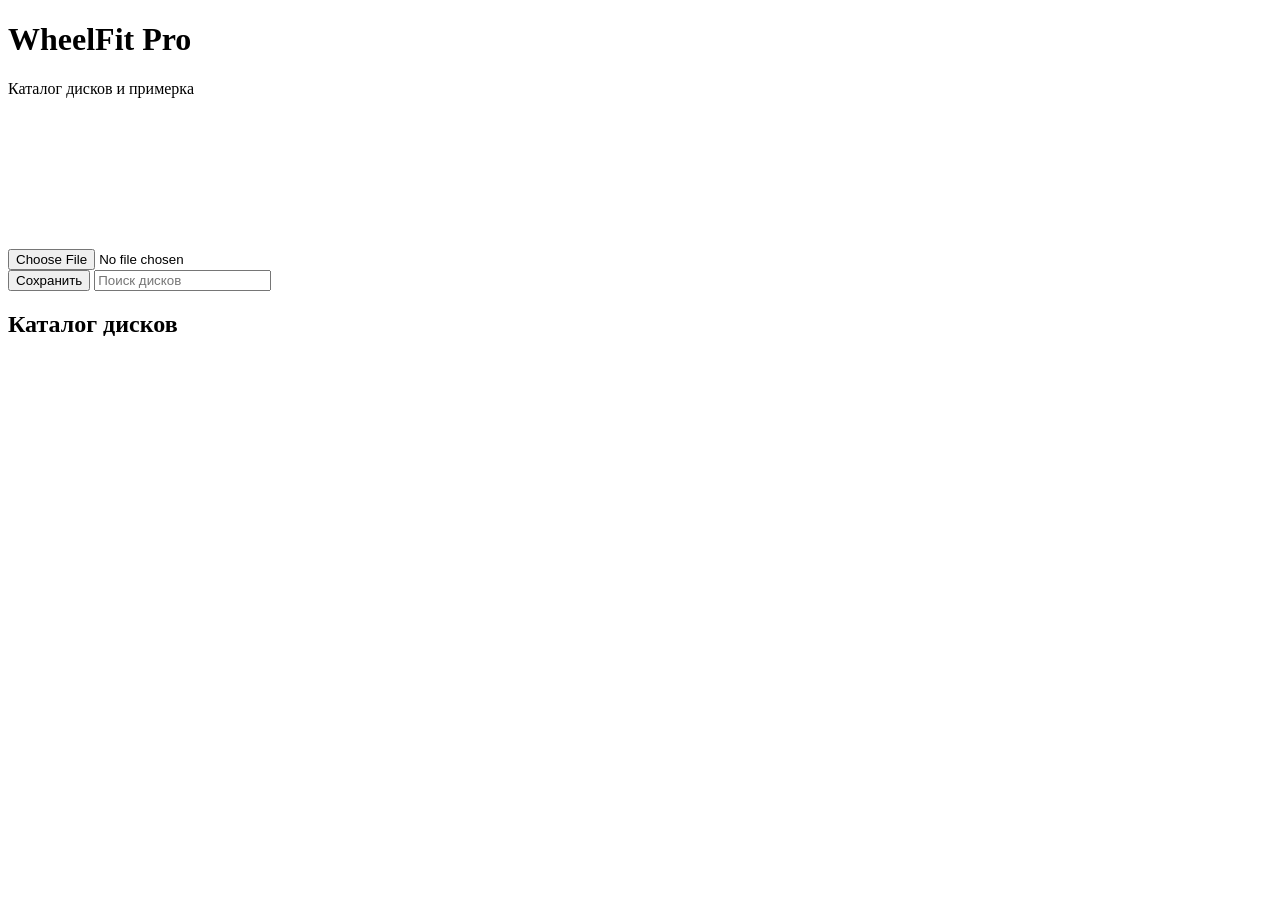
==== index.html @ b8c5c87e "Add files via upload" ====
<!DOCTYPE html>
<html lang="ru">
<head>
<meta charset="UTF-8">
<meta name="viewport" content="width=device-width,initial-scale=1">
<title>WheelFit Pro</title>
<link rel="stylesheet" href="css/style.css">
</head>
<body>
<header class="glass">
<h1>WheelFit Pro</h1>
<p>Каталог дисков и примерка</p>
</header>

<main>
<section class="glass">
<input type="file" id="carUpload" accept="image/*">
<canvas id="canvas"></canvas>
<div class="toolbar">
<button id="saveBtn">Сохранить</button>
<input id="search" placeholder="Поиск дисков">
</div>
</section>

<section class="glass">
<h2>Каталог дисков</h2>
<div id="catalog"></div>
</section>
</main>

<script src="js/catalog.js"></script>
<script src="js/app.js"></script>
</body>
</html>
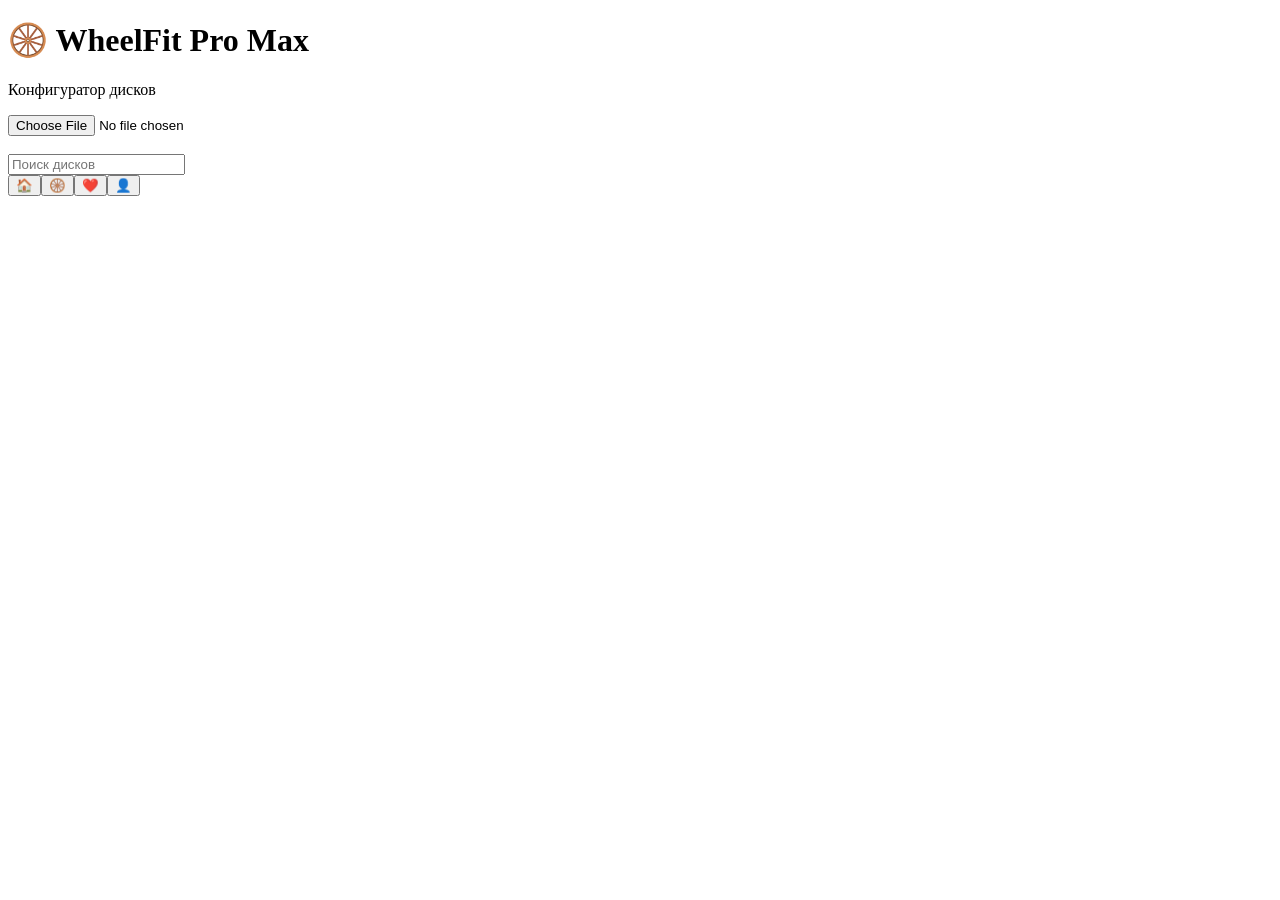
==== commit 4562b58f: "Add files via upload" ====
--- a/index.html
+++ b/index.html
@@ -1,34 +1,25 @@
-<!DOCTYPE html>
-<html lang="ru">
-<head>
-<meta charset="UTF-8">
-<meta name="viewport" content="width=device-width,initial-scale=1">
-<title>WheelFit Pro</title>
+<!doctype html>
+<html lang="ru"><head>
+<meta charset="utf-8"><meta name="viewport" content="width=device-width,initial-scale=1">
+<title>WheelFit Pro Max</title>
 <link rel="stylesheet" href="css/style.css">
-</head>
-<body>
-<header class="glass">
-<h1>WheelFit Pro</h1>
-<p>Каталог дисков и примерка</p>
-</header>
+</head><body>
+<div class="app">
+<header class="glass"><h1>🛞 WheelFit Pro Max</h1><p>Конфигуратор дисков</p></header>
 
-<main>
-<section class="glass">
-<input type="file" id="carUpload" accept="image/*">
-<canvas id="canvas"></canvas>
-<div class="toolbar">
-<button id="saveBtn">Сохранить</button>
+<div class="glass">
+<input type="file" id="photo" accept="image/*">
+<div class="preview"><img id="carPreview"></div>
+</div>
+
+<div class="glass">
 <input id="search" placeholder="Поиск дисков">
+<div id="catalog" class="catalog"></div>
 </div>
-</section>
 
-<section class="glass">
-<h2>Каталог дисков</h2>
-<div id="catalog"></div>
-</section>
-</main>
-
-<script src="js/catalog.js"></script>
+<nav class="bottom">
+<button>🏠</button><button>🛞</button><button>❤️</button><button>👤</button>
+</nav>
+</div>
 <script src="js/app.js"></script>
-</body>
-</html>+</body></html>
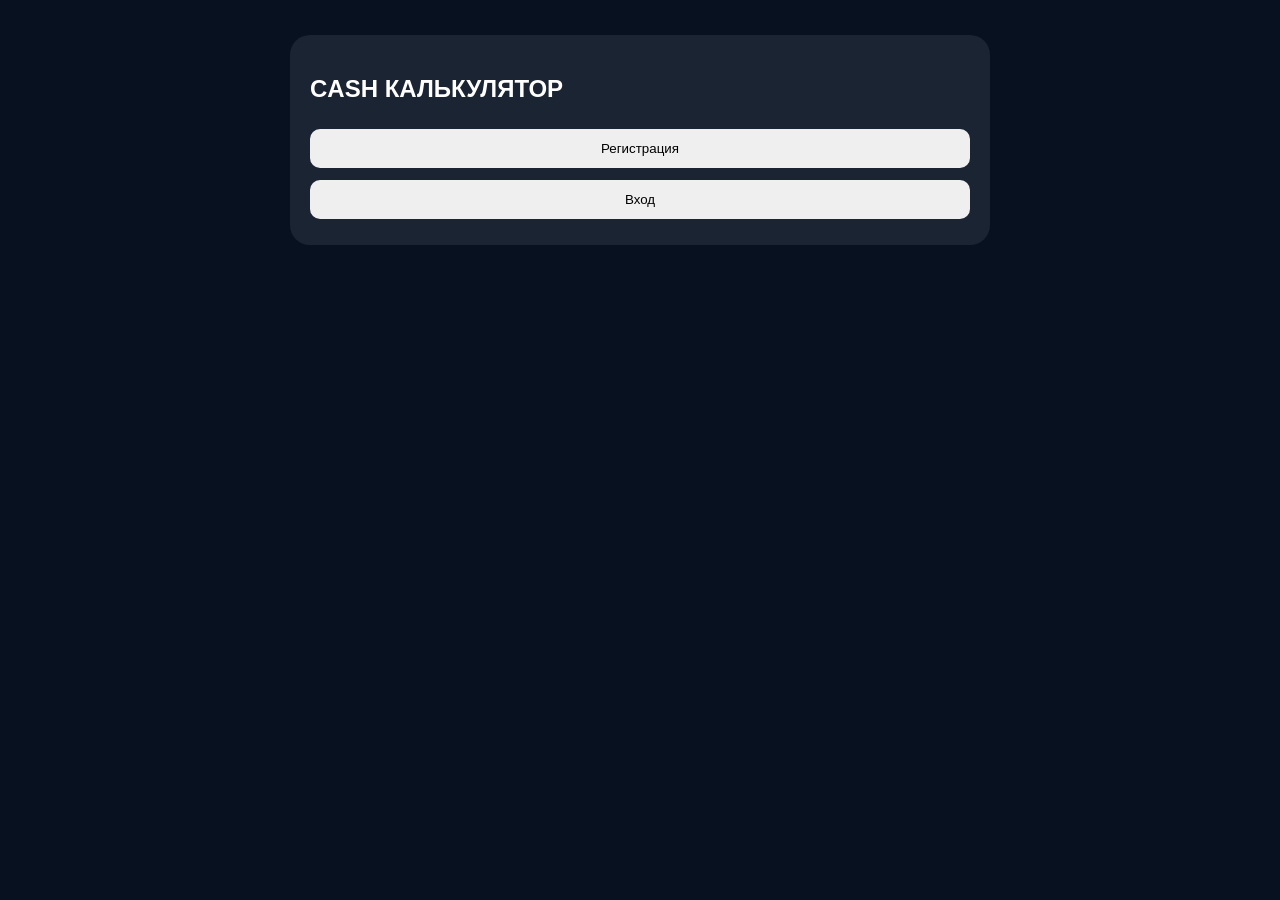
==== commit 5721f1c2: "Rename CASH_CALCULATOR_AUTH.html to index.html" ====
--- a/index.html
+++ b/index.html
@@ -1,25 +1,164 @@
-<!doctype html>
-<html lang="ru"><head>
-<meta charset="utf-8"><meta name="viewport" content="width=device-width,initial-scale=1">
-<title>WheelFit Pro Max</title>
-<link rel="stylesheet" href="css/style.css">
-</head><body>
-<div class="app">
-<header class="glass"><h1>🛞 WheelFit Pro Max</h1><p>Конфигуратор дисков</p></header>
+<!DOCTYPE html>
+<html lang="ru">
+<head>
+<meta charset="UTF-8">
+<meta name="viewport" content="width=device-width, initial-scale=1.0">
+<title>CASH КАЛЬКУЛЯТОР + Авторизация</title>
+<style>
+body{font-family:Arial,sans-serif;background:#081120;color:#fff;max-width:700px;margin:auto;padding:20px}
+.card{background:rgba(255,255,255,.08);padding:20px;border-radius:20px;margin:15px 0}
+input,button,select{width:100%;padding:12px;margin:6px 0;border-radius:10px;border:none}
+button{cursor:pointer}
+.hidden{display:none}
+</style>
+</head>
+<body>
 
-<div class="glass">
-<input type="file" id="photo" accept="image/*">
-<div class="preview"><img id="carPreview"></div>
+<div id="auth" class="card">
+<h2>CASH КАЛЬКУЛЯТОР</h2>
+<button onclick="showRegister()">Регистрация</button>
+<button onclick="showLogin()">Вход</button>
 </div>
 
-<div class="glass">
-<input id="search" placeholder="Поиск дисков">
-<div id="catalog" class="catalog"></div>
+<div id="register" class="card hidden">
+<h3>Регистрация</h3>
+<input id="firstName" placeholder="Имя">
+<input id="lastName" placeholder="Фамилия">
+<button onclick="registerUser()">Создать аккаунт</button>
 </div>
 
-<nav class="bottom">
-<button>🏠</button><button>🛞</button><button>❤️</button><button>👤</button>
-</nav>
+<div id="login" class="card hidden">
+<h3>Вход</h3>
+<input id="loginCode" placeholder="Код доступа">
+<button onclick="loginUser()">Войти</button>
 </div>
-<script src="js/app.js"></script>
-</body></html>+
+<div id="profile" class="card hidden">
+<h2 id="profileName"></h2>
+<p>Код: <span id="profileCode"></span></p>
+<button onclick="openCalc()">Открыть калькулятор</button>
+<button onclick="logout()">Выйти</button>
+<h3>История расчетов</h3>
+<div id="history"></div>
+</div>
+
+<div id="calc" class="card hidden">
+<h2>Калькулятор</h2>
+<input id="amount" type="number" placeholder="Введите сумму">
+<button onclick="calculate()">Рассчитать</button>
+<div id="result">—</div>
+<button onclick="saveCalculation()">Сохранить расчет</button>
+</div>
+
+<script>
+let currentUser=null;
+let lastCalculation=null;
+
+function showRegister(){
+document.getElementById('auth').classList.add('hidden');
+document.getElementById('register').classList.remove('hidden');
+}
+
+function showLogin(){
+document.getElementById('auth').classList.add('hidden');
+document.getElementById('login').classList.remove('hidden');
+}
+
+function registerUser(){
+const first=document.getElementById('firstName').value;
+const last=document.getElementById('lastName').value;
+
+if(!first||!last){alert('Заполните поля');return;}
+
+const code=Math.floor(100000+Math.random()*900000).toString();
+
+const user={first,last,code,history:[]};
+
+localStorage.setItem('user_'+code,JSON.stringify(user));
+localStorage.setItem('activeUser',code);
+
+alert('Сохраните код: '+code);
+
+loadProfile(code);
+}
+
+function loginUser(){
+const code=document.getElementById('loginCode').value;
+const user=localStorage.getItem('user_'+code);
+
+if(!user){alert('Пользователь не найден');return;}
+
+localStorage.setItem('activeUser',code);
+loadProfile(code);
+}
+
+function loadProfile(code){
+const user=JSON.parse(localStorage.getItem('user_'+code));
+
+currentUser=code;
+
+document.getElementById('register').classList.add('hidden');
+document.getElementById('login').classList.add('hidden');
+document.getElementById('auth').classList.add('hidden');
+document.getElementById('profile').classList.remove('hidden');
+
+document.getElementById('profileName').textContent=user.first+' '+user.last;
+document.getElementById('profileCode').textContent=user.code;
+
+renderHistory();
+}
+
+function renderHistory(){
+const user=JSON.parse(localStorage.getItem('user_'+currentUser));
+const box=document.getElementById('history');
+
+box.innerHTML='';
+
+user.history.slice().reverse().forEach(h=>{
+box.innerHTML+=`<div class="card">Дата: ${h.date}<br>Итого: ${h.total}</div>`;
+});
+}
+
+function openCalc(){
+document.getElementById('calc').classList.remove('hidden');
+}
+
+function calculate(){
+const value=Number(document.getElementById('amount').value||0);
+const total=value*1.1;
+
+document.getElementById('result').innerHTML='Итого: '+total.toFixed(2)+' ₽';
+
+lastCalculation={
+date:new Date().toLocaleString(),
+total:total.toFixed(2)+' ₽'
+};
+}
+
+function saveCalculation(){
+if(!currentUser||!lastCalculation){return;}
+
+const user=JSON.parse(localStorage.getItem('user_'+currentUser));
+user.history.push(lastCalculation);
+
+localStorage.setItem('user_'+currentUser,JSON.stringify(user));
+
+renderHistory();
+alert('Сохранено');
+}
+
+function logout(){
+localStorage.removeItem('activeUser');
+location.reload();
+}
+
+window.onload=()=>{
+const active=localStorage.getItem('activeUser');
+if(active && localStorage.getItem('user_'+active)){
+loadProfile(active);
+}
+}
+</script>
+
+</body>
+</html>
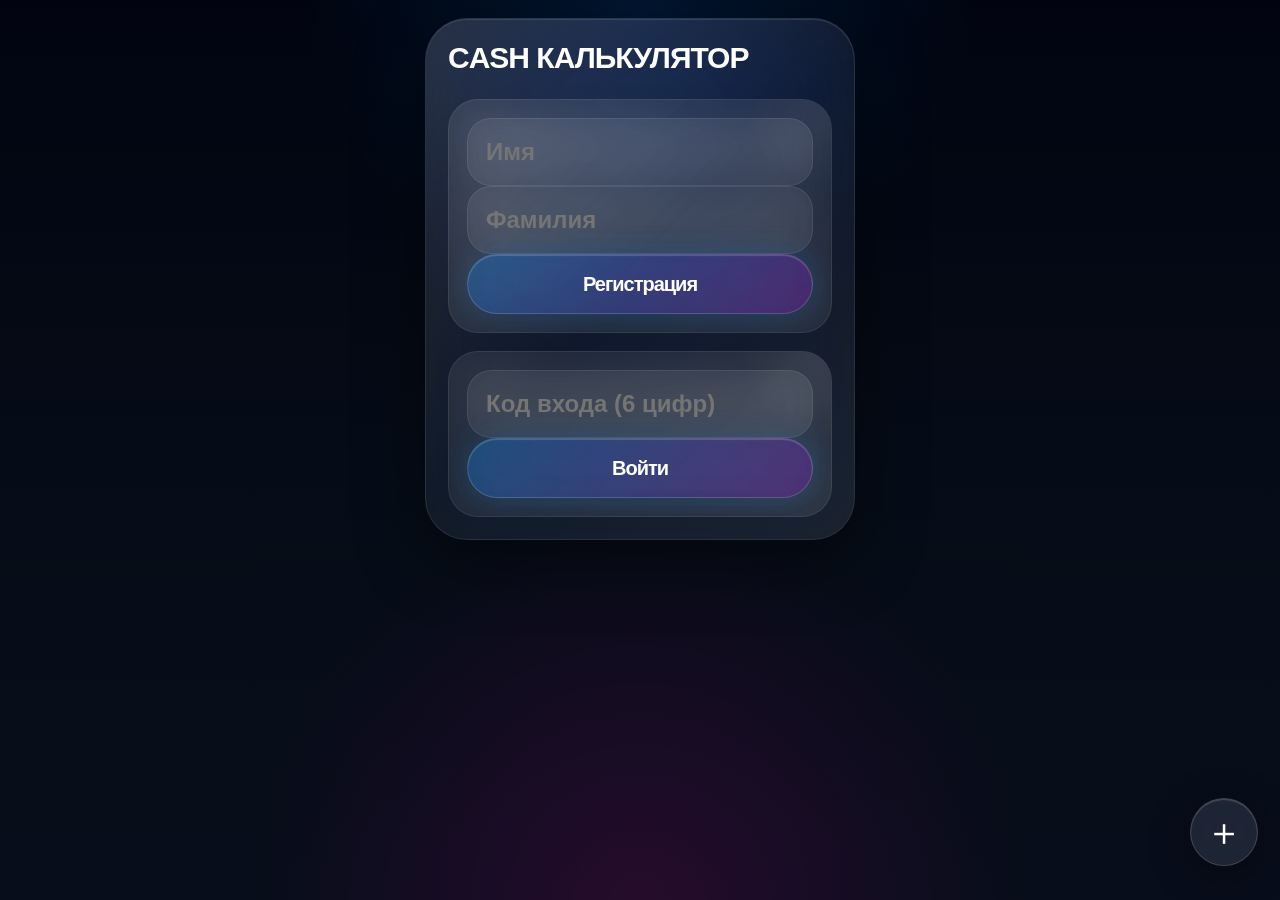
==== commit 28d93008: "Rename Index.html to index.html" ====
--- a/index.html
+++ b/index.html
@@ -1,163 +1,1295 @@
 <!DOCTYPE html>
 <html lang="ru">
+
 <head>
-<meta charset="UTF-8">
-<meta name="viewport" content="width=device-width, initial-scale=1.0">
-<title>CASH КАЛЬКУЛЯТОР + Авторизация</title>
+
+<meta charset="UTF-8"/>
+
+<meta
+name="viewport"
+content="width=device-width, initial-scale=1.0, viewport-fit=cover"
+/>
+
+<meta
+name="apple-mobile-web-app-capable"
+content="yes"
+/>
+
+<meta
+name="apple-mobile-web-app-status-bar-style"
+content="black-translucent"
+/>
+
+<meta
+name="theme-color"
+content="#050816"
+/>
+
+<title>CASH КАЛЬКУЛЯТОР</title>
+
 <style>
-body{font-family:Arial,sans-serif;background:#081120;color:#fff;max-width:700px;margin:auto;padding:20px}
-.card{background:rgba(255,255,255,.08);padding:20px;border-radius:20px;margin:15px 0}
-input,button,select{width:100%;padding:12px;margin:6px 0;border-radius:10px;border:none}
-button{cursor:pointer}
-.hidden{display:none}
+
+@font-face{
+font-family:'SF Pro Display';
+src:local('SF Pro Display');
+}
+
+:root{
+
+--glass:
+rgba(255,255,255,.07);
+
+--border:
+rgba(255,255,255,.12);
+
+--text:
+rgba(255,255,255,.96);
+
+--sub:
+rgba(255,255,255,.52);
+
+--shadow:
+0 20px 70px rgba(0,0,0,.45);
+
+}
+
+*{
+margin:0;
+padding:0;
+box-sizing:border-box;
+}
+
+html{
+scroll-behavior:smooth;
+-webkit-tap-highlight-color:transparent;
+}
+
+body{
+
+font-family:
+'SF Pro Display',
+-apple-system,
+BlinkMacSystemFont,
+sans-serif;
+
+min-height:100vh;
+
+padding:
+max(18px, env(safe-area-inset-top))
+18px
+max(40px, env(safe-area-inset-bottom));
+
+background:
+linear-gradient(
+180deg,
+#020617,
+#081120,
+#0b1324
+);
+
+overflow-y:auto;
+
+position:relative;
+
+display:flex;
+justify-content:center;
+
+}
+
+body::before{
+
+content:'';
+
+position:fixed;
+inset:0;
+
+background:
+url('https://images.unsplash.com/photo-1519608487953-e999c86e7455?q=80&w=1600&auto=format&fit=crop')
+center/cover;
+
+filter:
+blur(24px)
+brightness(.35)
+saturate(130%);
+
+transform:scale(1.08);
+
+z-index:-3;
+
+}
+
+body::after{
+
+content:'';
+
+position:fixed;
+inset:0;
+
+background:
+
+radial-gradient(
+circle at top,
+rgba(0,140,255,.14),
+transparent 30%
+),
+
+radial-gradient(
+circle at bottom,
+rgba(255,0,180,.12),
+transparent 35%
+),
+
+rgba(0,0,0,.28);
+
+z-index:-2;
+
+}
+
+.page{
+
+width:100%;
+max-width:430px;
+
+display:flex;
+flex-direction:column;
+
+gap:18px;
+
+}
+
+.panel{
+
+padding:22px;
+
+border-radius:42px;
+
+background:
+rgba(255,255,255,.06);
+
+backdrop-filter:
+blur(42px)
+saturate(180%);
+
+-webkit-backdrop-filter:
+blur(42px)
+saturate(180%);
+
+border:
+1px solid rgba(255,255,255,.10);
+
+box-shadow:
+
+var(--shadow),
+
+inset 0 1px 1px
+rgba(255,255,255,.12);
+
+display:flex;
+flex-direction:column;
+
+gap:18px;
+
+position:relative;
+
+overflow:hidden;
+
+}
+
+.panel::before{
+
+content:'';
+
+position:absolute;
+inset:0;
+
+background:
+linear-gradient(
+135deg,
+rgba(255,255,255,.10),
+transparent,
+rgba(255,255,255,.04)
+);
+
+pointer-events:none;
+
+}
+
+.title{
+
+font-size:30px;
+
+font-weight:700;
+
+letter-spacing:-1px;
+
+color:white;
+
+margin-bottom:6px;
+
+}
+
+.beta{
+opacity:.55;
+}
+
+.glass-block{
+
+padding:18px;
+
+border-radius:30px;
+
+background:
+rgba(255,255,255,.05);
+
+border:
+1px solid rgba(255,255,255,.08);
+
+backdrop-filter:
+blur(24px);
+
+-webkit-backdrop-filter:
+blur(24px);
+
+position:relative;
+
+overflow:hidden;
+
+}
+
+.glass-block::before{
+
+content:'';
+
+position:absolute;
+
+width:180px;
+height:180px;
+
+background:
+radial-gradient(
+circle,
+rgba(255,255,255,.08),
+transparent 70%
+);
+
+top:-90px;
+right:-90px;
+
+}
+
+.big,
+.kpi-label,
+.hours-col label{
+
+display:block;
+
+font-size:14px;
+
+font-weight:600;
+
+color:var(--sub);
+
+margin-bottom:12px;
+
+padding-left:2px;
+
+}
+
+select,
+input{
+
+width:100%;
+
+height:68px;
+
+border:none;
+
+outline:none;
+
+border-radius:24px;
+
+padding:0 18px;
+
+background:
+rgba(255,255,255,.06);
+
+border:
+1px solid rgba(255,255,255,.08);
+
+color:white;
+
+font-size:24px;
+
+font-weight:700;
+
+font-family:inherit;
+
+appearance:none;
+
+-webkit-appearance:none;
+
+backdrop-filter:
+blur(20px);
+
+-webkit-backdrop-filter:
+blur(20px);
+
+}
+
+input[type=range]{
+
+height:12px;
+
+padding:0;
+
+border-radius:999px;
+
+background:
+rgba(255,255,255,.12);
+
+}
+
+.hours-block{
+
+display:flex;
+flex-direction:column;
+gap:18px;
+
+}
+
+.hours-title{
+
+font-size:22px;
+font-weight:700;
+letter-spacing:-1px;
+color:white;
+
+}
+
+.hours-grid{
+
+display:grid;
+
+grid-template-columns:
+1fr 1fr 1fr;
+
+gap:12px;
+
+}
+
+.hours-col{
+
+display:flex;
+flex-direction:column;
+gap:8px;
+
+}
+
+.hours-hint{
+
+font-size:12px;
+
+line-height:1.5;
+
+color:
+rgba(255,255,255,.38);
+
+}
+
+.kpi-title{
+
+font-size:24px;
+font-weight:700;
+letter-spacing:-1px;
+color:white;
+
+}
+
+.hint{
+
+font-size:13px;
+line-height:1.5;
+
+color:
+rgba(255,255,255,.42);
+
+margin-top:-10px;
+
+}
+
+.kpi-row{
+
+display:grid;
+
+grid-template-columns:
+1fr 1fr;
+
+gap:14px;
+
+}
+
+.kpi-block{
+
+display:flex;
+flex-direction:column;
+gap:14px;
+
+}
+
+.kpi-inputs{
+
+display:flex;
+flex-direction:column;
+gap:12px;
+
+}
+
+.result-block{
+
+padding:24px;
+
+border-radius:34px;
+
+background:
+rgba(255,255,255,.05);
+
+border:
+1px solid rgba(255,255,255,.08);
+
+display:flex;
+flex-direction:column;
+gap:20px;
+
+backdrop-filter:
+blur(24px);
+
+}
+
+.result-row{
+
+display:flex;
+justify-content:space-between;
+align-items:center;
+
+}
+
+.res-label{
+
+font-size:16px;
+
+font-weight:600;
+
+color:
+rgba(255,255,255,.58);
+
+}
+
+.res-val{
+
+font-size:21px;
+
+font-weight:700;
+
+letter-spacing:-.5px;
+
+color:white;
+
+}
+
+.total{
+
+padding-top:20px;
+
+border-top:
+1px solid rgba(255,255,255,.08);
+
+}
+
+.total .res-label,
+.total .res-val{
+
+font-size:34px;
+
+font-weight:800;
+
+letter-spacing:-1px;
+
+color:white;
+
+}
+
+.calc-btn{
+
+width:100%;
+
+height:82px;
+
+border:none;
+
+border-radius:999px;
+
+cursor:pointer;
+
+background:
+linear-gradient(
+135deg,
+rgba(0,140,255,.30),
+rgba(170,0,255,.22)
+);
+
+backdrop-filter:
+blur(40px);
+
+color:white;
+
+font-size:28px;
+
+font-weight:700;
+
+letter-spacing:-1px;
+
+border:
+1px solid rgba(255,255,255,.16);
+
+box-shadow:
+
+0 0 30px rgba(0,140,255,.20),
+
+inset 0 1px 1px rgba(255,255,255,.18);
+
+}
+
+.slider-value{
+
+margin-top:10px;
+
+font-size:28px;
+
+font-weight:700;
+
+color:white;
+
+text-align:center;
+
+}
+
+#funBtn{
+
+position:fixed;
+
+right:22px;
+
+bottom:34px;
+
+width:68px;
+height:68px;
+
+border:none;
+
+border-radius:50%;
+
+background:
+rgba(255,255,255,.10);
+
+backdrop-filter:
+blur(30px)
+saturate(180%);
+
+border:
+1px solid rgba(255,255,255,.14);
+
+box-shadow:
+
+0 10px 40px rgba(0,0,0,.35),
+
+inset 0 1px 1px rgba(255,255,255,.18);
+
+color:white;
+
+font-size:38px;
+
+font-weight:300;
+
+cursor:pointer;
+
+z-index:999;
+
+}
+
+#funPopup{
+
+position:fixed;
+
+left:50%;
+bottom:120px;
+
+transform:
+translateX(-50%)
+translateY(20px);
+
+padding:18px 26px;
+
+border-radius:28px;
+
+background:
+rgba(255,255,255,.10);
+
+backdrop-filter:
+blur(40px);
+
+border:
+1px solid rgba(255,255,255,.14);
+
+color:white;
+
+font-size:16px;
+
+font-weight:600;
+
+opacity:0;
+
+pointer-events:none;
+
+transition:.35s;
+
+z-index:998;
+
+}
+
+#funPopup.show{
+
+opacity:1;
+
+transform:
+translateX(-50%)
+translateY(0);
+
+}
+
+.footer-glass{
+
+width:100%;
+
+text-align:center;
+
+margin-top:22px;
+
+padding-bottom:
+max(10px, env(safe-area-inset-bottom));
+
+font-size:13px;
+
+font-weight:600;
+
+color:
+rgba(255,255,255,.35);
+
+}
+
+@media(max-width:480px){
+
+.kpi-row{
+grid-template-columns:1fr;
+}
+
+.hours-grid{
+grid-template-columns:1fr;
+}
+
+.title{
+font-size:26px;
+}
+
+.total .res-label,
+.total .res-val{
+font-size:26px;
+}
+
+}
+
+
+.auth-screen,.profile-screen,.history-screen{max-width:430px;width:100%}
+.hidden{display:none!important}
+.history-item{margin-top:10px;padding:12px;border-radius:20px;background:rgba(255,255,255,.05);border:1px solid rgba(255,255,255,.08)}
+.small-btn{height:60px;font-size:20px}
 </style>
+
 </head>
+
 <body>
 
-<div id="auth" class="card">
-<h2>CASH КАЛЬКУЛЯТОР</h2>
-<button onclick="showRegister()">Регистрация</button>
-<button onclick="showLogin()">Вход</button>
-</div>
-
-<div id="register" class="card hidden">
-<h3>Регистрация</h3>
-<input id="firstName" placeholder="Имя">
-<input id="lastName" placeholder="Фамилия">
-<button onclick="registerUser()">Создать аккаунт</button>
-</div>
-
-<div id="login" class="card hidden">
-<h3>Вход</h3>
-<input id="loginCode" placeholder="Код доступа">
-<button onclick="loginUser()">Войти</button>
-</div>
-
-<div id="profile" class="card hidden">
-<h2 id="profileName"></h2>
-<p>Код: <span id="profileCode"></span></p>
-<button onclick="openCalc()">Открыть калькулятор</button>
-<button onclick="logout()">Выйти</button>
-<h3>История расчетов</h3>
-<div id="history"></div>
-</div>
-
-<div id="calc" class="card hidden">
-<h2>Калькулятор</h2>
-<input id="amount" type="number" placeholder="Введите сумму">
-<button onclick="calculate()">Рассчитать</button>
-<div id="result">—</div>
-<button onclick="saveCalculation()">Сохранить расчет</button>
+
+<div id="authScreen" class="page auth-screen">
+<div class="panel">
+<h1 class="title">CASH КАЛЬКУЛЯТОР</h1>
+<div class="glass-block">
+<input id="regName" placeholder="Имя">
+<input id="regLast" placeholder="Фамилия">
+<button class="calc-btn small-btn" onclick="registerUser()">Регистрация</button>
+</div>
+<div class="glass-block">
+<input id="loginCode" placeholder="Код входа (6 цифр)">
+<button class="calc-btn small-btn" onclick="loginUser()">Войти</button>
+</div>
+</div>
+</div>
+
+<div id="profileScreen" class="page profile-screen hidden">
+<div class="panel">
+<h1 class="title">Профиль</h1>
+<div class="glass-block">
+<div id="profileName"></div>
+<div id="profileCode"></div>
+</div>
+<button class="calc-btn small-btn" onclick="openCalculator()">Открыть калькулятор</button>
+<button class="calc-btn small-btn" onclick="showHistory()">История расчётов</button>
+<button class="calc-btn small-btn" onclick="logout()">Выйти</button>
+</div>
+</div>
+
+<div id="historyScreen" class="page history-screen hidden">
+<div class="panel">
+<h1 class="title">История</h1>
+<div id="historyList"></div>
+<button class="calc-btn small-btn" onclick="backProfile()">Назад</button>
+</div>
+</div>
+
+<div class="page hidden" id="calculatorPage">
+
+<div class="panel">
+
+<h1 class="title">
+CASH КАЛЬКУЛЯТОР
+<span class="beta">БЛ</span>
+</h1>
+
+<div class="glass-block">
+
+<label class="big">
+Ставка / час
+</label>
+
+<input
+type="range"
+id="rateSlider"
+min="100"
+max="500"
+value="250"
+/>
+
+<div
+class="slider-value"
+id="rateValue"
+>
+250 ₽
+</div>
+
+</div>
+
+<div class="glass-block">
+
+<label class="big">
+Премия
+</label>
+
+<input
+type="range"
+id="premiumSlider"
+min="100"
+max="500"
+value="250"
+/>
+
+<div
+class="slider-value"
+id="premiumValue"
+>
+250 ₽
+</div>
+
+</div>
+
+<div class="glass-block">
+
+<label class="big">
+Формат точки
+</label>
+
+<select id="format">
+
+<option value="BR">
+BR
+</option>
+
+<option value="MAU">
+MAU
+</option>
+
+</select>
+
+</div>
+
+<div class="glass-block hours-block">
+
+<h3 class="hours-title">
+Часы
+</h3>
+
+<div class="hours-grid">
+
+<div class="hours-col">
+
+<label>
+с обедом
+</label>
+
+<input
+id="hoursWith"
+type="number"
+placeholder="0"
+/>
+
+</div>
+
+<div class="hours-col">
+
+<label>
+без обеда
+</label>
+
+<input
+id="hoursWithout"
+type="number"
+placeholder="0"
+/>
+
+</div>
+
+<div class="hours-col">
+
+<label>
+дополнительные
+</label>
+
+<input
+id="hoursBuffer"
+type="number"
+placeholder="0"
+/>
+
+</div>
+
+</div>
+
+<p class="hours-hint">
+брифы, обучение, праздничные и т.д.
+</p>
+
+</div>
+
+<h2 class="kpi-title">
+KPI
+</h2>
+
+<p class="hint">
+Сумма весов KPI должна быть 100%
+</p>
+
+<div class="kpi-row">
+
+<div class="glass-block kpi-block">
+
+<label class="kpi-label">
+KPI 1
+</label>
+
+<div class="kpi-inputs">
+
+<input id="w1" type="number" placeholder="Вес %"/>
+<input id="v1" type="number" placeholder="% выполнения"/>
+
+</div>
+
+</div>
+
+<div class="glass-block kpi-block">
+
+<label class="kpi-label">
+KPI 2
+</label>
+
+<div class="kpi-inputs">
+
+<input id="w2" type="number" placeholder="Вес %"/>
+<input id="v2" type="number" placeholder="% выполнения"/>
+
+</div>
+
+</div>
+
+</div>
+
+<div class="kpi-row">
+
+<div class="glass-block kpi-block">
+
+<label class="kpi-label">
+KPI 3
+</label>
+
+<div class="kpi-inputs">
+
+<input id="w3" type="number" placeholder="Вес %"/>
+<input id="v3" type="number" placeholder="% выполнения"/>
+
+</div>
+
+</div>
+
+<div class="glass-block kpi-block">
+
+<label class="kpi-label">
+KPI 4
+</label>
+
+<div class="kpi-inputs">
+
+<input id="w4" type="number" placeholder="Вес %"/>
+<input id="v4" type="number" placeholder="% выполнения"/>
+
+</div>
+
+</div>
+
+</div>
+
+<button
+class="calc-btn"
+onclick="calculate()"
+>
+✦ Рассчитать
+</button>
+<button class="calc-btn small-btn" onclick="saveCalculation()">💾 Сохранить расчёт</button>
+
+<div class="result-block">
+
+<div class="result-row">
+<div class="res-label">Ставка/час</div>
+<div id="rate" class="res-val">—</div>
+</div>
+
+<div class="result-row">
+<div class="res-label">Оклад</div>
+<div id="oklad" class="res-val">—</div>
+</div>
+
+<div class="result-row">
+<div class="res-label">Бонус</div>
+<div id="bonus" class="res-val">—</div>
+</div>
+
+<div class="result-row total">
+<div class="res-label">Итого</div>
+<div id="total" class="res-val">—</div>
+</div>
+
+</div>
+
+</div>
+
+<div class="footer-glass">
+СПИЗДИЛ КОД У САРАТОВА EGORKIN
+</div>
+
+</div>
+
+<button id="funBtn">
+＋
+</button>
+
+<div id="funPopup">
+Пошел нахуй один долбоеб клиент.
 </div>
 
 <script>
+
+const rateSlider =
+document.getElementById('rateSlider');
+
+const premiumSlider =
+document.getElementById('premiumSlider');
+
+const rateValue =
+document.getElementById('rateValue');
+
+const premiumValue =
+document.getElementById('premiumValue');
+
+function fmtMoney(n){
+return Number(n).toFixed(2)+' ₽';
+}
+
+function normalizeKPIraw(raw){
+
+const v = parseFloat(raw);
+
+if(isNaN(v)) return null;
+if(v < 80) return 0;
+if(v >= 80 && v < 90) return 60;
+if(v >= 90 && v < 100) return 80;
+if(v === 100) return 100;
+
+if(v > 100){
+
+const over = v - 100;
+
+return Math.min(
+100 + over * 2.5,
+125
+);
+
+}
+
+return null;
+
+}
+
+function calculate(){
+
+const baseRate =
+parseFloat(rateSlider.value);
+
+const premiumRate =
+parseFloat(premiumSlider.value);
+
+const format =
+document.getElementById('format').value;
+
+const hw =
+parseFloat(document.getElementById('hoursWith').value) || 0;
+
+const hwo =
+parseFloat(document.getElementById('hoursWithout').value) || 0;
+
+const buffer =
+parseFloat(document.getElementById('hoursBuffer').value) || 0;
+
+const rate =
+format === 'MAU'
+? baseRate * 1.10
+: baseRate;
+
+const oklad =
+rate * (hw + buffer);
+
+const bonusHour =
+premiumRate;
+
+const baseBonus =
+bonusHour * hwo;
+
+let bonus =
+baseBonus;
+
+const used = [];
+
+for(let i=1;i<=4;i++){
+
+const w =
+parseFloat(document.getElementById('w'+i).value);
+
+const v =
+parseFloat(document.getElementById('v'+i).value);
+
+if(!isNaN(w)||!isNaN(v)){
+
+used.push({
+
+w:isNaN(w)?0:w,
+v:isNaN(v)?0:v
+
+});
+
+}
+
+}
+
+if(used.length > 0){
+
+const sumW =
+used.reduce((s,it)=>s+it.w,0);
+
+const normalized =
+sumW === 0
+? used.map(()=>100/used.length)
+: used.map(it=>(it.w/sumW)*100);
+
+bonus = 0;
+
+for(let i=0;i<used.length;i++){
+
+const nRaw =
+normalizeKPIraw(used[i].v);
+
+const coefficient =
+nRaw === null
+? 0
+: nRaw / 100;
+
+bonus +=
+(baseBonus / 100)
+*
+normalized[i]
+*
+coefficient;
+
+}
+
+}
+
+const total =
+oklad + bonus;
+
+document.getElementById('rate').textContent =
+fmtMoney(rate);
+
+document.getElementById('oklad').textContent =
+fmtMoney(oklad);
+
+document.getElementById('bonus').textContent =
+fmtMoney(bonus);
+
+document.getElementById('total').textContent =
+fmtMoney(total);
+
+rateValue.textContent =
+baseRate + ' ₽';
+
+premiumValue.textContent =
+premiumRate + ' ₽';
+
+lastCalculation={
+date:new Date().toLocaleString(),
+total:fmtMoney(total),
+rate:rate,
+oklad:oklad,
+bonus:bonus
+};
+
+}
+
+document.querySelectorAll(
+'input,select'
+).forEach(el=>{
+
+el.addEventListener('input',calculate);
+el.addEventListener('change',calculate);
+
+});
+
+calculate();
+
+const funBtn =
+document.getElementById('funBtn');
+
+const funPopup =
+document.getElementById('funPopup');
+
+funBtn.addEventListener(
+'click',
+()=>{
+
+funPopup.classList.add('show');
+
+setTimeout(()=>{
+
+funPopup.classList.remove('show');
+
+},2000);
+
+}
+);
+
+
 let currentUser=null;
 let lastCalculation=null;
 
-function showRegister(){
-document.getElementById('auth').classList.add('hidden');
-document.getElementById('register').classList.remove('hidden');
-}
-
-function showLogin(){
-document.getElementById('auth').classList.add('hidden');
-document.getElementById('login').classList.remove('hidden');
+function generateCode(){
+ return Math.floor(100000+Math.random()*900000).toString();
 }
 
 function registerUser(){
-const first=document.getElementById('firstName').value;
-const last=document.getElementById('lastName').value;
-
-if(!first||!last){alert('Заполните поля');return;}
-
-const code=Math.floor(100000+Math.random()*900000).toString();
-
-const user={first,last,code,history:[]};
-
-localStorage.setItem('user_'+code,JSON.stringify(user));
-localStorage.setItem('activeUser',code);
-
-alert('Сохраните код: '+code);
-
-loadProfile(code);
+ const first=document.getElementById('regName').value.trim();
+ const last=document.getElementById('regLast').value.trim();
+ if(!first||!last){alert('Введите имя и фамилию');return;}
+ let code=generateCode();
+ while(localStorage.getItem('user_'+code)){code=generateCode();}
+ const user={first,last,code,history:[]};
+ localStorage.setItem('user_'+code,JSON.stringify(user));
+ alert('Сохраните код входа: '+code);
+ loginByCode(code);
 }
 
 function loginUser(){
-const code=document.getElementById('loginCode').value;
-const user=localStorage.getItem('user_'+code);
-
-if(!user){alert('Пользователь не найден');return;}
-
-localStorage.setItem('activeUser',code);
-loadProfile(code);
-}
-
-function loadProfile(code){
-const user=JSON.parse(localStorage.getItem('user_'+code));
-
-currentUser=code;
-
-document.getElementById('register').classList.add('hidden');
-document.getElementById('login').classList.add('hidden');
-document.getElementById('auth').classList.add('hidden');
-document.getElementById('profile').classList.remove('hidden');
-
-document.getElementById('profileName').textContent=user.first+' '+user.last;
-document.getElementById('profileCode').textContent=user.code;
-
-renderHistory();
-}
-
-function renderHistory(){
-const user=JSON.parse(localStorage.getItem('user_'+currentUser));
-const box=document.getElementById('history');
-
-box.innerHTML='';
-
-user.history.slice().reverse().forEach(h=>{
-box.innerHTML+=`<div class="card">Дата: ${h.date}<br>Итого: ${h.total}</div>`;
+ loginByCode(document.getElementById('loginCode').value.trim());
+}
+
+function loginByCode(code){
+ const raw=localStorage.getItem('user_'+code);
+ if(!raw){alert('Пользователь не найден');return;}
+ currentUser=code;
+ localStorage.setItem('activeUser',code);
+ const user=JSON.parse(raw);
+
+ document.getElementById('authScreen').classList.add('hidden');
+ document.getElementById('profileScreen').classList.remove('hidden');
+ document.getElementById('calculatorPage').classList.add('hidden');
+ document.getElementById('profileName').textContent=user.first+' '+user.last;
+ document.getElementById('profileCode').textContent='Код: '+user.code;
+}
+
+function openCalculator(){
+ document.getElementById('profileScreen').classList.add('hidden');
+ document.getElementById('calculatorPage').classList.remove('hidden');
+}
+
+function backProfile(){
+ document.getElementById('historyScreen').classList.add('hidden');
+ document.getElementById('profileScreen').classList.remove('hidden');
+}
+
+function showHistory(){
+ const user=JSON.parse(localStorage.getItem('user_'+currentUser));
+ document.getElementById('profileScreen').classList.add('hidden');
+ document.getElementById('historyScreen').classList.remove('hidden');
+ const box=document.getElementById('historyList');
+ box.innerHTML='';
+ if(user.history.length===0){box.innerHTML='<div class="glass-block">История пуста</div>';return;}
+ [...user.history].reverse().forEach(h=>{
+   box.innerHTML += `<div class="history-item"><b>${h.total}</b><br>${h.date}</div>`;
+ });
+}
+
+function saveCalculation(){
+ if(!currentUser){alert('Войдите в аккаунт');return;}
+ if(!lastCalculation){alert('Сначала выполните расчёт');return;}
+ const user=JSON.parse(localStorage.getItem('user_'+currentUser));
+ user.history.push(lastCalculation);
+ localStorage.setItem('user_'+currentUser,JSON.stringify(user));
+ alert('Расчёт сохранён');
+}
+
+function logout(){
+ localStorage.removeItem('activeUser');
+ location.reload();
+}
+
+window.addEventListener('load',()=>{
+ const active=localStorage.getItem('activeUser');
+ if(active){loginByCode(active);}
 });
-}
-
-function openCalc(){
-document.getElementById('calc').classList.remove('hidden');
-}
-
-function calculate(){
-const value=Number(document.getElementById('amount').value||0);
-const total=value*1.1;
-
-document.getElementById('result').innerHTML='Итого: '+total.toFixed(2)+' ₽';
-
-lastCalculation={
-date:new Date().toLocaleString(),
-total:total.toFixed(2)+' ₽'
-};
-}
-
-function saveCalculation(){
-if(!currentUser||!lastCalculation){return;}
-
-const user=JSON.parse(localStorage.getItem('user_'+currentUser));
-user.history.push(lastCalculation);
-
-localStorage.setItem('user_'+currentUser,JSON.stringify(user));
-
-renderHistory();
-alert('Сохранено');
-}
-
-function logout(){
-localStorage.removeItem('activeUser');
-location.reload();
-}
-
-window.onload=()=>{
-const active=localStorage.getItem('activeUser');
-if(active && localStorage.getItem('user_'+active)){
-loadProfile(active);
-}
-}
+
 </script>
 
 </body>
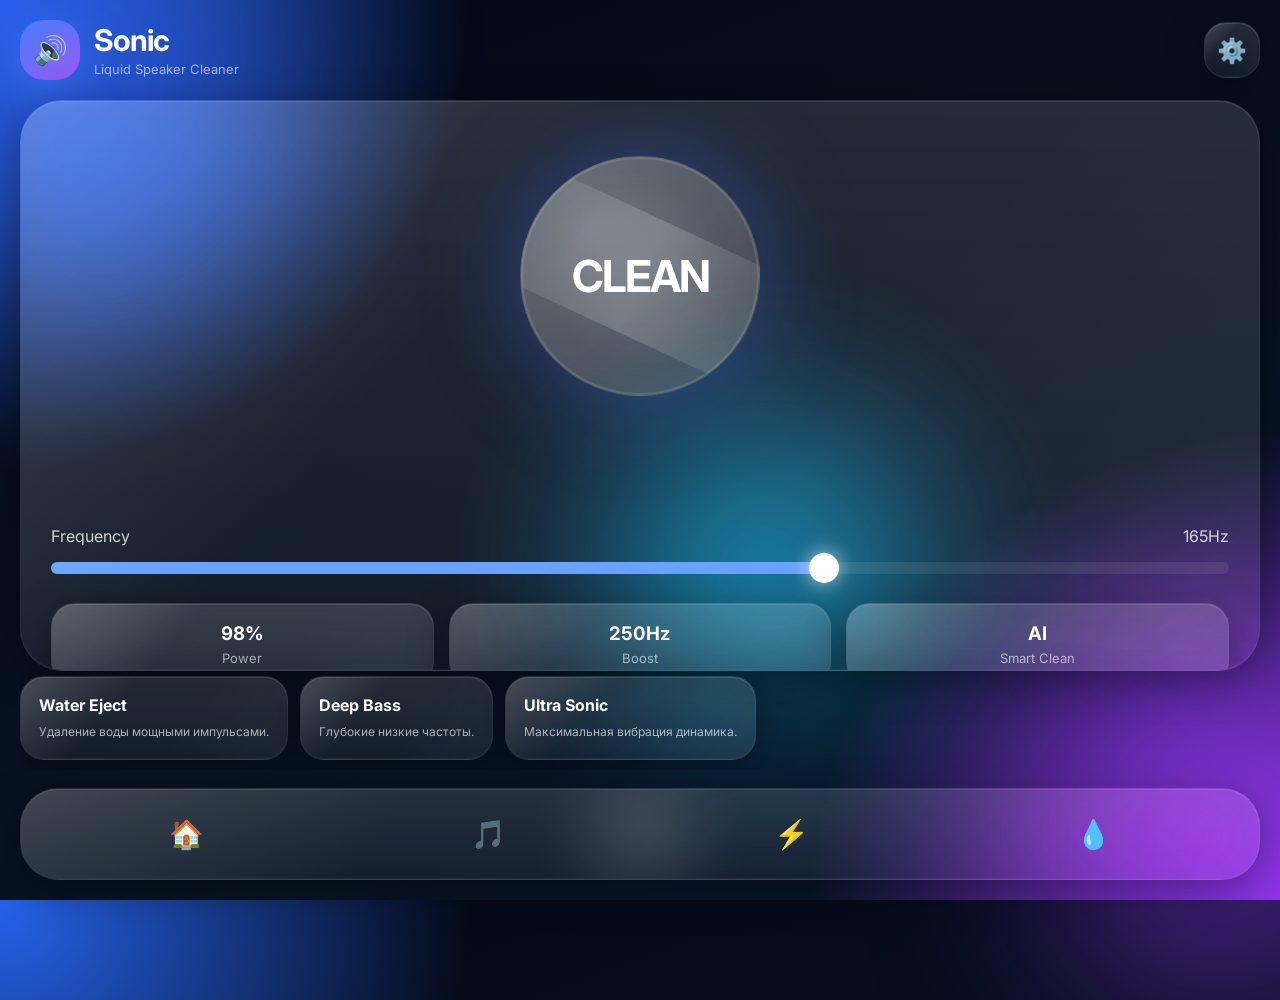
==== commit 5ed2c981: "Update index.html" ====
--- a/index.html
+++ b/index.html
@@ -1,1294 +1,904 @@
 <!DOCTYPE html>
 <html lang="ru">
-
 <head>
-
-<meta charset="UTF-8"/>
-
-<meta
-name="viewport"
-content="width=device-width, initial-scale=1.0, viewport-fit=cover"
-/>
-
-<meta
-name="apple-mobile-web-app-capable"
-content="yes"
-/>
-
-<meta
-name="apple-mobile-web-app-status-bar-style"
-content="black-translucent"
-/>
-
-<meta
-name="theme-color"
-content="#050816"
-/>
-
-<title>CASH КАЛЬКУЛЯТОР</title>
+<meta charset="UTF-8">
+<meta name="viewport" content="width=device-width, initial-scale=1.0">
+<title>Sonic Liquid Glass</title>
+
+<link href="https://fonts.googleapis.com/css2?family=Inter:wght@300;400;500;600;700&display=swap" rel="stylesheet">
 
 <style>
 
-@font-face{
-font-family:'SF Pro Display';
-src:local('SF Pro Display');
-}
-
-:root{
-
---glass:
-rgba(255,255,255,.07);
-
---border:
-rgba(255,255,255,.12);
-
---text:
-rgba(255,255,255,.96);
-
---sub:
-rgba(255,255,255,.52);
-
---shadow:
-0 20px 70px rgba(0,0,0,.45);
-
-}
-
 *{
-margin:0;
-padding:0;
-box-sizing:border-box;
-}
-
-html{
-scroll-behavior:smooth;
--webkit-tap-highlight-color:transparent;
+    margin:0;
+    padding:0;
+    box-sizing:border-box;
+    -webkit-tap-highlight-color:transparent;
 }
 
 body{
-
-font-family:
-'SF Pro Display',
--apple-system,
-BlinkMacSystemFont,
-sans-serif;
-
-min-height:100vh;
-
-padding:
-max(18px, env(safe-area-inset-top))
-18px
-max(40px, env(safe-area-inset-bottom));
-
-background:
-linear-gradient(
-180deg,
-#020617,
-#081120,
-#0b1324
-);
-
-overflow-y:auto;
-
-position:relative;
-
-display:flex;
-justify-content:center;
-
-}
-
-body::before{
-
-content:'';
-
-position:fixed;
-inset:0;
-
-background:
-url('https://images.unsplash.com/photo-1519608487953-e999c86e7455?q=80&w=1600&auto=format&fit=crop')
-center/cover;
-
-filter:
-blur(24px)
-brightness(.35)
-saturate(130%);
-
-transform:scale(1.08);
-
-z-index:-3;
-
-}
-
-body::after{
-
-content:'';
-
-position:fixed;
-inset:0;
-
-background:
-
-radial-gradient(
-circle at top,
-rgba(0,140,255,.14),
-transparent 30%
-),
-
-radial-gradient(
-circle at bottom,
-rgba(255,0,180,.12),
-transparent 35%
-),
-
-rgba(0,0,0,.28);
-
-z-index:-2;
-
-}
-
-.page{
-
-width:100%;
-max-width:430px;
-
-display:flex;
-flex-direction:column;
-
-gap:18px;
-
-}
-
-.panel{
-
-padding:22px;
-
-border-radius:42px;
-
-background:
-rgba(255,255,255,.06);
-
-backdrop-filter:
-blur(42px)
-saturate(180%);
-
--webkit-backdrop-filter:
-blur(42px)
-saturate(180%);
-
-border:
-1px solid rgba(255,255,255,.10);
-
-box-shadow:
-
-var(--shadow),
-
-inset 0 1px 1px
-rgba(255,255,255,.12);
-
-display:flex;
-flex-direction:column;
-
-gap:18px;
-
-position:relative;
-
-overflow:hidden;
-
-}
-
-.panel::before{
-
-content:'';
-
-position:absolute;
-inset:0;
-
-background:
-linear-gradient(
-135deg,
-rgba(255,255,255,.10),
-transparent,
-rgba(255,255,255,.04)
-);
-
-pointer-events:none;
-
-}
-
-.title{
-
-font-size:30px;
-
-font-weight:700;
-
-letter-spacing:-1px;
-
-color:white;
-
-margin-bottom:6px;
-
-}
-
-.beta{
-opacity:.55;
-}
-
-.glass-block{
-
-padding:18px;
-
-border-radius:30px;
-
-background:
-rgba(255,255,255,.05);
-
-border:
-1px solid rgba(255,255,255,.08);
-
-backdrop-filter:
-blur(24px);
-
--webkit-backdrop-filter:
-blur(24px);
-
-position:relative;
-
-overflow:hidden;
-
-}
-
-.glass-block::before{
-
-content:'';
-
-position:absolute;
-
-width:180px;
-height:180px;
-
-background:
-radial-gradient(
-circle,
-rgba(255,255,255,.08),
-transparent 70%
-);
-
-top:-90px;
-right:-90px;
-
-}
-
-.big,
-.kpi-label,
-.hours-col label{
-
-display:block;
-
-font-size:14px;
-
-font-weight:600;
-
-color:var(--sub);
-
-margin-bottom:12px;
-
-padding-left:2px;
-
-}
-
-select,
-input{
-
-width:100%;
-
-height:68px;
-
-border:none;
-
-outline:none;
-
-border-radius:24px;
-
-padding:0 18px;
-
-background:
-rgba(255,255,255,.06);
-
-border:
-1px solid rgba(255,255,255,.08);
-
-color:white;
-
-font-size:24px;
-
-font-weight:700;
-
-font-family:inherit;
-
-appearance:none;
-
--webkit-appearance:none;
-
-backdrop-filter:
-blur(20px);
-
--webkit-backdrop-filter:
-blur(20px);
-
-}
-
-input[type=range]{
-
-height:12px;
-
-padding:0;
-
-border-radius:999px;
-
-background:
-rgba(255,255,255,.12);
-
-}
-
-.hours-block{
-
-display:flex;
-flex-direction:column;
-gap:18px;
-
-}
-
-.hours-title{
-
-font-size:22px;
-font-weight:700;
-letter-spacing:-1px;
-color:white;
-
-}
-
-.hours-grid{
-
-display:grid;
-
-grid-template-columns:
-1fr 1fr 1fr;
-
-gap:12px;
-
-}
-
-.hours-col{
-
-display:flex;
-flex-direction:column;
-gap:8px;
-
-}
-
-.hours-hint{
-
-font-size:12px;
-
-line-height:1.5;
-
-color:
-rgba(255,255,255,.38);
-
-}
-
-.kpi-title{
-
-font-size:24px;
-font-weight:700;
-letter-spacing:-1px;
-color:white;
-
-}
-
-.hint{
-
-font-size:13px;
-line-height:1.5;
-
-color:
-rgba(255,255,255,.42);
-
-margin-top:-10px;
-
-}
-
-.kpi-row{
-
-display:grid;
-
-grid-template-columns:
-1fr 1fr;
-
-gap:14px;
-
-}
-
-.kpi-block{
-
-display:flex;
-flex-direction:column;
-gap:14px;
-
-}
-
-.kpi-inputs{
-
-display:flex;
-flex-direction:column;
-gap:12px;
-
-}
-
-.result-block{
-
-padding:24px;
-
-border-radius:34px;
-
-background:
-rgba(255,255,255,.05);
-
-border:
-1px solid rgba(255,255,255,.08);
-
-display:flex;
-flex-direction:column;
-gap:20px;
-
-backdrop-filter:
-blur(24px);
-
-}
-
-.result-row{
-
-display:flex;
-justify-content:space-between;
-align-items:center;
-
-}
-
-.res-label{
-
-font-size:16px;
-
-font-weight:600;
-
-color:
-rgba(255,255,255,.58);
-
-}
-
-.res-val{
-
-font-size:21px;
-
-font-weight:700;
-
-letter-spacing:-.5px;
-
-color:white;
-
-}
-
-.total{
-
-padding-top:20px;
-
-border-top:
-1px solid rgba(255,255,255,.08);
-
-}
-
-.total .res-label,
-.total .res-val{
-
-font-size:34px;
-
-font-weight:800;
-
-letter-spacing:-1px;
-
-color:white;
-
-}
-
-.calc-btn{
-
-width:100%;
-
-height:82px;
-
-border:none;
-
-border-radius:999px;
-
-cursor:pointer;
-
-background:
-linear-gradient(
-135deg,
-rgba(0,140,255,.30),
-rgba(170,0,255,.22)
-);
-
-backdrop-filter:
-blur(40px);
-
-color:white;
-
-font-size:28px;
-
-font-weight:700;
-
-letter-spacing:-1px;
-
-border:
-1px solid rgba(255,255,255,.16);
-
-box-shadow:
-
-0 0 30px rgba(0,140,255,.20),
-
-inset 0 1px 1px rgba(255,255,255,.18);
-
-}
-
-.slider-value{
-
-margin-top:10px;
-
-font-size:28px;
-
-font-weight:700;
-
-color:white;
-
-text-align:center;
-
-}
-
-#funBtn{
-
-position:fixed;
-
-right:22px;
-
-bottom:34px;
-
-width:68px;
-height:68px;
-
-border:none;
-
-border-radius:50%;
-
-background:
-rgba(255,255,255,.10);
-
-backdrop-filter:
-blur(30px)
-saturate(180%);
-
-border:
-1px solid rgba(255,255,255,.14);
-
-box-shadow:
-
-0 10px 40px rgba(0,0,0,.35),
-
-inset 0 1px 1px rgba(255,255,255,.18);
-
-color:white;
-
-font-size:38px;
-
-font-weight:300;
-
-cursor:pointer;
-
-z-index:999;
-
-}
-
-#funPopup{
-
-position:fixed;
-
-left:50%;
-bottom:120px;
-
-transform:
-translateX(-50%)
-translateY(20px);
-
-padding:18px 26px;
-
-border-radius:28px;
-
-background:
-rgba(255,255,255,.10);
-
-backdrop-filter:
-blur(40px);
-
-border:
-1px solid rgba(255,255,255,.14);
-
-color:white;
-
-font-size:16px;
-
-font-weight:600;
-
-opacity:0;
-
-pointer-events:none;
-
-transition:.35s;
-
-z-index:998;
-
-}
-
-#funPopup.show{
-
-opacity:1;
-
-transform:
-translateX(-50%)
-translateY(0);
-
-}
-
-.footer-glass{
-
-width:100%;
-
-text-align:center;
-
-margin-top:22px;
-
-padding-bottom:
-max(10px, env(safe-area-inset-bottom));
-
-font-size:13px;
-
-font-weight:600;
-
-color:
-rgba(255,255,255,.35);
-
-}
-
-@media(max-width:480px){
-
-.kpi-row{
-grid-template-columns:1fr;
-}
-
-.hours-grid{
-grid-template-columns:1fr;
-}
-
-.title{
-font-size:26px;
-}
-
-.total .res-label,
-.total .res-val{
-font-size:26px;
-}
-
-}
-
-
-.auth-screen,.profile-screen,.history-screen{max-width:430px;width:100%}
-.hidden{display:none!important}
-.history-item{margin-top:10px;padding:12px;border-radius:20px;background:rgba(255,255,255,.05);border:1px solid rgba(255,255,255,.08)}
-.small-btn{height:60px;font-size:20px}
+    font-family:'Inter',sans-serif;
+    height:100vh;
+    overflow:hidden;
+    background:
+        radial-gradient(circle at top left,#2563eb 0%,transparent 30%),
+        radial-gradient(circle at bottom right,#9333ea 0%,transparent 30%),
+        linear-gradient(160deg,#040816,#07101f,#09172b);
+
+    color:white;
+}
+
+/* BG */
+
+.bg{
+    position:absolute;
+    border-radius:50%;
+    filter:blur(100px);
+    opacity:.55;
+    animation:float 14s infinite ease-in-out;
+}
+
+.bg:nth-child(1){
+    width:400px;
+    height:400px;
+    background:#2563eb;
+    top:-120px;
+    left:-120px;
+}
+
+.bg:nth-child(2){
+    width:320px;
+    height:320px;
+    background:#7c3aed;
+    right:-100px;
+    bottom:-100px;
+    animation-delay:4s;
+}
+
+.bg:nth-child(3){
+    width:250px;
+    height:250px;
+    background:#06b6d4;
+    left:50%;
+    top:50%;
+    animation-delay:7s;
+}
+
+@keyframes float{
+    0%,100%{
+        transform:translate(0,0) scale(1);
+    }
+    50%{
+        transform:translate(30px,-40px) scale(1.08);
+    }
+}
+
+/* APP */
+
+.app{
+    position:relative;
+    z-index:10;
+    height:100vh;
+    display:flex;
+    flex-direction:column;
+    padding:20px;
+}
+
+/* GLASS */
+
+.glass{
+    position:relative;
+
+    background:
+        linear-gradient(
+            180deg,
+            rgba(255,255,255,.12),
+            rgba(255,255,255,.05)
+        );
+
+    border:1px solid rgba(255,255,255,.08);
+
+    backdrop-filter:blur(40px) saturate(180%);
+    -webkit-backdrop-filter:blur(40px) saturate(180%);
+
+    box-shadow:
+        0 10px 40px rgba(0,0,0,.35),
+        inset 0 1px 0 rgba(255,255,255,.12),
+        inset 0 -1px 0 rgba(255,255,255,.04);
+
+    overflow:hidden;
+}
+
+.glass::before{
+    content:'';
+    position:absolute;
+    inset:0;
+
+    background:
+        linear-gradient(
+            130deg,
+            rgba(255,255,255,.16),
+            transparent 35%,
+            transparent 60%,
+            rgba(255,255,255,.03)
+        );
+
+    pointer-events:none;
+}
+
+/* HEADER */
+
+.header{
+    display:flex;
+    justify-content:space-between;
+    align-items:center;
+    margin-bottom:20px;
+}
+
+.logo{
+    display:flex;
+    align-items:center;
+    gap:14px;
+}
+
+.logo-icon{
+    width:60px;
+    height:60px;
+    border-radius:24px;
+
+    display:flex;
+    justify-content:center;
+    align-items:center;
+
+    font-size:28px;
+
+    background:
+        linear-gradient(
+            145deg,
+            #3b82f6,
+            #8b5cf6
+        );
+
+    box-shadow:
+        0 10px 40px rgba(59,130,246,.5);
+
+    animation:pulse 4s infinite;
+}
+
+@keyframes pulse{
+    0%,100%{
+        transform:scale(1);
+    }
+    50%{
+        transform:scale(1.08);
+    }
+}
+
+.logo h1{
+    font-size:30px;
+    letter-spacing:-1px;
+}
+
+.logo span{
+    opacity:.6;
+    font-size:13px;
+}
+
+.settings{
+    width:56px;
+    height:56px;
+    border-radius:22px;
+
+    display:flex;
+    justify-content:center;
+    align-items:center;
+
+    font-size:24px;
+}
+
+/* HERO */
+
+.hero{
+    border-radius:42px;
+    padding:30px;
+}
+
+/* CLEAN BUTTON */
+
+.clean-wrap{
+    display:flex;
+    justify-content:center;
+    margin:25px 0 35px;
+}
+
+.cleaner{
+    position:relative;
+
+    width:240px;
+    height:240px;
+
+    border-radius:50%;
+
+    display:flex;
+    justify-content:center;
+    align-items:center;
+
+    cursor:pointer;
+
+    background:
+        radial-gradient(
+            circle at 30% 30%,
+            rgba(255,255,255,.3),
+            rgba(255,255,255,.05)
+        );
+
+    border:1px solid rgba(255,255,255,.08);
+
+    backdrop-filter:blur(50px);
+
+    box-shadow:
+        0 0 100px rgba(59,130,246,.4),
+        inset 0 0 40px rgba(255,255,255,.08);
+
+    overflow:hidden;
+
+    transition:.5s cubic-bezier(.2,.8,.2,1);
+
+    animation:breath 5s infinite ease-in-out;
+}
+
+@keyframes breath{
+    0%,100%{
+        transform:scale(1);
+    }
+    50%{
+        transform:scale(1.05);
+    }
+}
+
+.cleaner.active{
+    animation:activePulse 1s infinite;
+}
+
+@keyframes activePulse{
+    0%,100%{
+        transform:scale(1);
+    }
+    50%{
+        transform:scale(1.1);
+    }
+}
+
+.cleaner::before{
+    content:'';
+
+    position:absolute;
+
+    width:420px;
+    height:120px;
+
+    background:
+        linear-gradient(
+            90deg,
+            transparent,
+            rgba(255,255,255,.18),
+            transparent
+        );
+
+    transform:rotate(25deg);
+
+    animation:shine 6s linear infinite;
+}
+
+@keyframes shine{
+    from{
+        transform:translateX(-300px) rotate(25deg);
+    }
+    to{
+        transform:translateX(300px) rotate(25deg);
+    }
+}
+
+.cleaner h2{
+    position:relative;
+    z-index:2;
+    font-size:44px;
+    letter-spacing:-2px;
+}
+
+/* RINGS */
+
+.ring{
+    position:absolute;
+    border-radius:50%;
+    border:2px solid rgba(255,255,255,.12);
+
+    animation:ring 4s infinite linear;
+}
+
+.ring:nth-child(1){
+    width:100%;
+    height:100%;
+}
+
+.ring:nth-child(2){
+    width:130%;
+    height:130%;
+    animation-delay:1s;
+}
+
+.ring:nth-child(3){
+    width:160%;
+    height:160%;
+    animation-delay:2s;
+}
+
+@keyframes ring{
+    0%{
+        transform:scale(.9);
+        opacity:1;
+    }
+    100%{
+        transform:scale(1.4);
+        opacity:0;
+    }
+}
+
+/* WAVEFORM */
+
+.waveform{
+    height:70px;
+
+    display:flex;
+    align-items:flex-end;
+    justify-content:center;
+
+    gap:5px;
+
+    margin-bottom:25px;
+}
+
+.bar{
+    width:7px;
+    border-radius:20px;
+
+    background:
+        linear-gradient(
+            to top,
+            #60a5fa,
+            #c084fc
+        );
+
+    animation:wave 1s infinite ease-in-out;
+}
+
+.bar:nth-child(2){animation-delay:.1s;}
+.bar:nth-child(3){animation-delay:.2s;}
+.bar:nth-child(4){animation-delay:.3s;}
+.bar:nth-child(5){animation-delay:.4s;}
+.bar:nth-child(6){animation-delay:.5s;}
+.bar:nth-child(7){animation-delay:.6s;}
+.bar:nth-child(8){animation-delay:.7s;}
+
+@keyframes wave{
+    0%,100%{
+        height:10px;
+    }
+    50%{
+        height:65px;
+    }
+}
+
+/* SLIDER */
+
+.control{
+    margin-bottom:25px;
+}
+
+.control label{
+    display:flex;
+    justify-content:space-between;
+    margin-bottom:12px;
+    opacity:.8;
+}
+
+.slider{
+    width:100%;
+    appearance:none;
+
+    height:12px;
+
+    border-radius:30px;
+
+    background:
+        linear-gradient(
+            90deg,
+            #60a5fa 65%,
+            rgba(255,255,255,.08) 65%
+        );
+}
+
+.slider::-webkit-slider-thumb{
+    appearance:none;
+
+    width:30px;
+    height:30px;
+
+    border-radius:50%;
+
+    background:white;
+
+    border:5px solid rgba(255,255,255,.3);
+
+    box-shadow:
+        0 0 20px rgba(255,255,255,.7);
+
+    cursor:pointer;
+}
+
+/* STATS */
+
+.stats{
+    display:grid;
+    grid-template-columns:repeat(3,1fr);
+    gap:15px;
+}
+
+.stat{
+    padding:18px;
+    border-radius:24px;
+    text-align:center;
+}
+
+.stat h3{
+    margin-bottom:5px;
+}
+
+.stat p{
+    opacity:.6;
+    font-size:13px;
+}
+
+/* MODES */
+
+.bottom{
+    margin-top:auto;
+}
+
+.modes{
+    display:flex;
+    gap:12px;
+    overflow:auto;
+    padding:5px 0 10px;
+}
+
+.mode{
+    min-width:130px;
+    padding:18px;
+    border-radius:24px;
+
+    transition:.35s;
+}
+
+.mode:hover{
+    transform:translateY(-5px);
+}
+
+.mode h4{
+    margin-bottom:8px;
+}
+
+.mode p{
+    font-size:12px;
+    opacity:.65;
+    line-height:1.5;
+}
+
+/* APPLE LIQUID DOCK */
+
+.dock{
+    position:relative;
+
+    margin-top:18px;
+
+    padding:14px;
+
+    border-radius:38px;
+
+    display:flex;
+    justify-content:space-around;
+    align-items:center;
+
+    overflow:hidden;
+
+    backdrop-filter:blur(50px) saturate(220%);
+    -webkit-backdrop-filter:blur(50px) saturate(220%);
+}
+
+/* liquid moving glow */
+
+.dock::before{
+    content:'';
+
+    position:absolute;
+
+    width:180px;
+    height:180px;
+
+    border-radius:50%;
+
+    background:
+        radial-gradient(
+            circle,
+            rgba(255,255,255,.18),
+            transparent 70%
+        );
+
+    filter:blur(25px);
+
+    left:var(--x,50%);
+    top:50%;
+
+    transform:translate(-50%,-50%);
+
+    transition:left .2s ease-out;
+
+    pointer-events:none;
+}
+
+/* shine */
+
+.dock::after{
+    content:'';
+
+    position:absolute;
+    inset:0;
+
+    background:
+        linear-gradient(
+            120deg,
+            rgba(255,255,255,.12),
+            transparent 30%,
+            transparent 70%,
+            rgba(255,255,255,.04)
+        );
+
+    pointer-events:none;
+}
+
+/* DOCK ICONS */
+
+.dock-item{
+    position:relative;
+
+    width:62px;
+    height:62px;
+
+    border-radius:24px;
+
+    display:flex;
+    justify-content:center;
+    align-items:center;
+
+    font-size:28px;
+
+    z-index:2;
+
+    transition:
+        transform .25s cubic-bezier(.2,.8,.2,1),
+        background .25s ease,
+        box-shadow .25s ease;
+}
+
+.dock-item:hover{
+
+    transform:
+        translateY(-12px)
+        scale(1.12);
+
+    background:
+        rgba(255,255,255,.1);
+
+    box-shadow:
+        0 10px 30px rgba(255,255,255,.08),
+        inset 0 1px 0 rgba(255,255,255,.1);
+}
+
+/* floating effect */
+
+.dock:hover .dock-item:not(:hover){
+    transform:scale(.94);
+    opacity:.7;
+}
+
+/* MOBILE */
+
+@media(max-width:700px){
+
+    .cleaner{
+        width:210px;
+        height:210px;
+    }
+
+    .cleaner h2{
+        font-size:38px;
+    }
+
+}
+
 </style>
-
 </head>
-
 <body>
 
-
-<div id="authScreen" class="page auth-screen">
-<div class="panel">
-<h1 class="title">CASH КАЛЬКУЛЯТОР</h1>
-<div class="glass-block">
-<input id="regName" placeholder="Имя">
-<input id="regLast" placeholder="Фамилия">
-<button class="calc-btn small-btn" onclick="registerUser()">Регистрация</button>
+<div class="bg"></div>
+<div class="bg"></div>
+<div class="bg"></div>
+
+<div class="app">
+
+    <div class="header">
+
+        <div class="logo">
+
+            <div class="logo-icon">
+                🔊
+            </div>
+
+            <div>
+                <h1>Sonic</h1>
+                <span>Liquid Speaker Cleaner</span>
+            </div>
+
+        </div>
+
+        <div class="settings glass">
+            ⚙️
+        </div>
+
+    </div>
+
+    <div class="hero glass">
+
+        <div class="clean-wrap">
+
+            <div class="cleaner" id="cleaner">
+
+                <div class="ring"></div>
+                <div class="ring"></div>
+                <div class="ring"></div>
+
+                <h2 id="btnText">CLEAN</h2>
+
+            </div>
+
+        </div>
+
+        <div class="waveform">
+
+            <div class="bar"></div>
+            <div class="bar"></div>
+            <div class="bar"></div>
+            <div class="bar"></div>
+            <div class="bar"></div>
+            <div class="bar"></div>
+            <div class="bar"></div>
+            <div class="bar"></div>
+
+        </div>
+
+        <div class="control">
+
+            <label>
+                <span>Frequency</span>
+                <span id="freqText">165Hz</span>
+            </label>
+
+            <input
+                type="range"
+                min="0"
+                max="250"
+                value="165"
+                class="slider"
+                id="slider"
+            >
+
+        </div>
+
+        <div class="stats">
+
+            <div class="stat glass">
+                <h3>98%</h3>
+                <p>Power</p>
+            </div>
+
+            <div class="stat glass">
+                <h3>250Hz</h3>
+                <p>Boost</p>
+            </div>
+
+            <div class="stat glass">
+                <h3>AI</h3>
+                <p>Smart Clean</p>
+            </div>
+
+        </div>
+
+    </div>
+
+    <div class="bottom">
+
+        <div class="modes">
+
+            <div class="mode glass">
+                <h4>Water Eject</h4>
+                <p>Удаление воды мощными импульсами.</p>
+            </div>
+
+            <div class="mode glass">
+                <h4>Deep Bass</h4>
+                <p>Глубокие низкие частоты.</p>
+            </div>
+
+            <div class="mode glass">
+                <h4>Ultra Sonic</h4>
+                <p>Максимальная вибрация динамика.</p>
+            </div>
+
+        </div>
+
+        <div class="dock glass" id="dock">
+
+            <div class="dock-item">🏠</div>
+            <div class="dock-item">🎵</div>
+            <div class="dock-item">⚡</div>
+            <div class="dock-item">💧</div>
+
+        </div>
+
+    </div>
+
 </div>
-<div class="glass-block">
-<input id="loginCode" placeholder="Код входа (6 цифр)">
-<button class="calc-btn small-btn" onclick="loginUser()">Войти</button>
-</div>
-</div>
-</div>
-
-<div id="profileScreen" class="page profile-screen hidden">
-<div class="panel">
-<h1 class="title">Профиль</h1>
-<div class="glass-block">
-<div id="profileName"></div>
-<div id="profileCode"></div>
-</div>
-<button class="calc-btn small-btn" onclick="openCalculator()">Открыть калькулятор</button>
-<button class="calc-btn small-btn" onclick="showHistory()">История расчётов</button>
-<button class="calc-btn small-btn" onclick="logout()">Выйти</button>
-</div>
-</div>
-
-<div id="historyScreen" class="page history-screen hidden">
-<div class="panel">
-<h1 class="title">История</h1>
-<div id="historyList"></div>
-<button class="calc-btn small-btn" onclick="backProfile()">Назад</button>
-</div>
-</div>
-
-<div class="page hidden" id="calculatorPage">
-
-<div class="panel">
-
-<h1 class="title">
-CASH КАЛЬКУЛЯТОР
-<span class="beta">БЛ</span>
-</h1>
-
-<div class="glass-block">
-
-<label class="big">
-Ставка / час
-</label>
-
-<input
-type="range"
-id="rateSlider"
-min="100"
-max="500"
-value="250"
-/>
-
-<div
-class="slider-value"
-id="rateValue"
->
-250 ₽
-</div>
-
-</div>
-
-<div class="glass-block">
-
-<label class="big">
-Премия
-</label>
-
-<input
-type="range"
-id="premiumSlider"
-min="100"
-max="500"
-value="250"
-/>
-
-<div
-class="slider-value"
-id="premiumValue"
->
-250 ₽
-</div>
-
-</div>
-
-<div class="glass-block">
-
-<label class="big">
-Формат точки
-</label>
-
-<select id="format">
-
-<option value="BR">
-BR
-</option>
-
-<option value="MAU">
-MAU
-</option>
-
-</select>
-
-</div>
-
-<div class="glass-block hours-block">
-
-<h3 class="hours-title">
-Часы
-</h3>
-
-<div class="hours-grid">
-
-<div class="hours-col">
-
-<label>
-с обедом
-</label>
-
-<input
-id="hoursWith"
-type="number"
-placeholder="0"
-/>
-
-</div>
-
-<div class="hours-col">
-
-<label>
-без обеда
-</label>
-
-<input
-id="hoursWithout"
-type="number"
-placeholder="0"
-/>
-
-</div>
-
-<div class="hours-col">
-
-<label>
-дополнительные
-</label>
-
-<input
-id="hoursBuffer"
-type="number"
-placeholder="0"
-/>
-
-</div>
-
-</div>
-
-<p class="hours-hint">
-брифы, обучение, праздничные и т.д.
-</p>
-
-</div>
-
-<h2 class="kpi-title">
-KPI
-</h2>
-
-<p class="hint">
-Сумма весов KPI должна быть 100%
-</p>
-
-<div class="kpi-row">
-
-<div class="glass-block kpi-block">
-
-<label class="kpi-label">
-KPI 1
-</label>
-
-<div class="kpi-inputs">
-
-<input id="w1" type="number" placeholder="Вес %"/>
-<input id="v1" type="number" placeholder="% выполнения"/>
-
-</div>
-
-</div>
-
-<div class="glass-block kpi-block">
-
-<label class="kpi-label">
-KPI 2
-</label>
-
-<div class="kpi-inputs">
-
-<input id="w2" type="number" placeholder="Вес %"/>
-<input id="v2" type="number" placeholder="% выполнения"/>
-
-</div>
-
-</div>
-
-</div>
-
-<div class="kpi-row">
-
-<div class="glass-block kpi-block">
-
-<label class="kpi-label">
-KPI 3
-</label>
-
-<div class="kpi-inputs">
-
-<input id="w3" type="number" placeholder="Вес %"/>
-<input id="v3" type="number" placeholder="% выполнения"/>
-
-</div>
-
-</div>
-
-<div class="glass-block kpi-block">
-
-<label class="kpi-label">
-KPI 4
-</label>
-
-<div class="kpi-inputs">
-
-<input id="w4" type="number" placeholder="Вес %"/>
-<input id="v4" type="number" placeholder="% выполнения"/>
-
-</div>
-
-</div>
-
-</div>
-
-<button
-class="calc-btn"
-onclick="calculate()"
->
-✦ Рассчитать
-</button>
-<button class="calc-btn small-btn" onclick="saveCalculation()">💾 Сохранить расчёт</button>
-
-<div class="result-block">
-
-<div class="result-row">
-<div class="res-label">Ставка/час</div>
-<div id="rate" class="res-val">—</div>
-</div>
-
-<div class="result-row">
-<div class="res-label">Оклад</div>
-<div id="oklad" class="res-val">—</div>
-</div>
-
-<div class="result-row">
-<div class="res-label">Бонус</div>
-<div id="bonus" class="res-val">—</div>
-</div>
-
-<div class="result-row total">
-<div class="res-label">Итого</div>
-<div id="total" class="res-val">—</div>
-</div>
-
-</div>
-
-</div>
-
-<div class="footer-glass">
-СПИЗДИЛ КОД У САРАТОВА EGORKIN
-</div>
-
-</div>
-
-<button id="funBtn">
-＋
-</button>
-
-<div id="funPopup">
-Пошел нахуй один долбоеб клиент.
-</div>
 
 <script>
 
-const rateSlider =
-document.getElementById('rateSlider');
-
-const premiumSlider =
-document.getElementById('premiumSlider');
-
-const rateValue =
-document.getElementById('rateValue');
-
-const premiumValue =
-document.getElementById('premiumValue');
-
-function fmtMoney(n){
-return Number(n).toFixed(2)+' ₽';
-}
-
-function normalizeKPIraw(raw){
-
-const v = parseFloat(raw);
-
-if(isNaN(v)) return null;
-if(v < 80) return 0;
-if(v >= 80 && v < 90) return 60;
-if(v >= 90 && v < 100) return 80;
-if(v === 100) return 100;
-
-if(v > 100){
-
-const over = v - 100;
-
-return Math.min(
-100 + over * 2.5,
-125
-);
-
-}
-
-return null;
-
-}
-
-function calculate(){
-
-const baseRate =
-parseFloat(rateSlider.value);
-
-const premiumRate =
-parseFloat(premiumSlider.value);
-
-const format =
-document.getElementById('format').value;
-
-const hw =
-parseFloat(document.getElementById('hoursWith').value) || 0;
-
-const hwo =
-parseFloat(document.getElementById('hoursWithout').value) || 0;
-
-const buffer =
-parseFloat(document.getElementById('hoursBuffer').value) || 0;
-
-const rate =
-format === 'MAU'
-? baseRate * 1.10
-: baseRate;
-
-const oklad =
-rate * (hw + buffer);
-
-const bonusHour =
-premiumRate;
-
-const baseBonus =
-bonusHour * hwo;
-
-let bonus =
-baseBonus;
-
-const used = [];
-
-for(let i=1;i<=4;i++){
-
-const w =
-parseFloat(document.getElementById('w'+i).value);
-
-const v =
-parseFloat(document.getElementById('v'+i).value);
-
-if(!isNaN(w)||!isNaN(v)){
-
-used.push({
-
-w:isNaN(w)?0:w,
-v:isNaN(v)?0:v
+/* AUDIO */
+
+let audioContext;
+let oscillator;
+let gainNode;
+let playing = false;
+
+const cleaner = document.getElementById('cleaner');
+const btnText = document.getElementById('btnText');
+
+const slider = document.getElementById('slider');
+const freqText = document.getElementById('freqText');
+
+slider.addEventListener('input',()=>{
+
+    freqText.innerText =
+        slider.value + 'Hz';
+
+    slider.style.background =
+        `linear-gradient(
+            90deg,
+            #60a5fa ${slider.value / 2.5}%,
+            rgba(255,255,255,.08) ${slider.value / 2.5}%
+        )`;
+
+    if(oscillator){
+        oscillator.frequency.value =
+            slider.value;
+    }
 
 });
 
-}
-
-}
-
-if(used.length > 0){
-
-const sumW =
-used.reduce((s,it)=>s+it.w,0);
-
-const normalized =
-sumW === 0
-? used.map(()=>100/used.length)
-: used.map(it=>(it.w/sumW)*100);
-
-bonus = 0;
-
-for(let i=0;i<used.length;i++){
-
-const nRaw =
-normalizeKPIraw(used[i].v);
-
-const coefficient =
-nRaw === null
-? 0
-: nRaw / 100;
-
-bonus +=
-(baseBonus / 100)
-*
-normalized[i]
-*
-coefficient;
-
-}
-
-}
-
-const total =
-oklad + bonus;
-
-document.getElementById('rate').textContent =
-fmtMoney(rate);
-
-document.getElementById('oklad').textContent =
-fmtMoney(oklad);
-
-document.getElementById('bonus').textContent =
-fmtMoney(bonus);
-
-document.getElementById('total').textContent =
-fmtMoney(total);
-
-rateValue.textContent =
-baseRate + ' ₽';
-
-premiumValue.textContent =
-premiumRate + ' ₽';
-
-lastCalculation={
-date:new Date().toLocaleString(),
-total:fmtMoney(total),
-rate:rate,
-oklad:oklad,
-bonus:bonus
-};
-
-}
-
-document.querySelectorAll(
-'input,select'
-).forEach(el=>{
-
-el.addEventListener('input',calculate);
-el.addEventListener('change',calculate);
+function startSound(){
+
+    audioContext =
+        new(window.AudioContext || window.webkitAudioContext)();
+
+    oscillator =
+        audioContext.createOscillator();
+
+    gainNode =
+        audioContext.createGain();
+
+    oscillator.type = 'sine';
+
+    oscillator.frequency.value =
+        slider.value;
+
+    gainNode.gain.value = .2;
+
+    oscillator.connect(gainNode);
+    gainNode.connect(audioContext.destination);
+
+    oscillator.start();
+
+}
+
+function stopSound(){
+
+    oscillator.stop();
+
+}
+
+cleaner.addEventListener('click',()=>{
+
+    if(!playing){
+
+        startSound();
+
+        cleaner.classList.add('active');
+
+        btnText.innerText = 'STOP';
+
+        navigator.vibrate?.([100,50,100]);
+
+        playing = true;
+
+    }else{
+
+        stopSound();
+
+        cleaner.classList.remove('active');
+
+        btnText.innerText = 'CLEAN';
+
+        playing = false;
+
+    }
 
 });
 
-calculate();
-
-const funBtn =
-document.getElementById('funBtn');
-
-const funPopup =
-document.getElementById('funPopup');
-
-funBtn.addEventListener(
-'click',
-()=>{
-
-funPopup.classList.add('show');
-
-setTimeout(()=>{
-
-funPopup.classList.remove('show');
-
-},2000);
-
-}
-);
-
-
-let currentUser=null;
-let lastCalculation=null;
-
-function generateCode(){
- return Math.floor(100000+Math.random()*900000).toString();
-}
-
-function registerUser(){
- const first=document.getElementById('regName').value.trim();
- const last=document.getElementById('regLast').value.trim();
- if(!first||!last){alert('Введите имя и фамилию');return;}
- let code=generateCode();
- while(localStorage.getItem('user_'+code)){code=generateCode();}
- const user={first,last,code,history:[]};
- localStorage.setItem('user_'+code,JSON.stringify(user));
- alert('Сохраните код входа: '+code);
- loginByCode(code);
-}
-
-function loginUser(){
- loginByCode(document.getElementById('loginCode').value.trim());
-}
-
-function loginByCode(code){
- const raw=localStorage.getItem('user_'+code);
- if(!raw){alert('Пользователь не найден');return;}
- currentUser=code;
- localStorage.setItem('activeUser',code);
- const user=JSON.parse(raw);
-
- document.getElementById('authScreen').classList.add('hidden');
- document.getElementById('profileScreen').classList.remove('hidden');
- document.getElementById('calculatorPage').classList.add('hidden');
- document.getElementById('profileName').textContent=user.first+' '+user.last;
- document.getElementById('profileCode').textContent='Код: '+user.code;
-}
-
-function openCalculator(){
- document.getElementById('profileScreen').classList.add('hidden');
- document.getElementById('calculatorPage').classList.remove('hidden');
-}
-
-function backProfile(){
- document.getElementById('historyScreen').classList.add('hidden');
- document.getElementById('profileScreen').classList.remove('hidden');
-}
-
-function showHistory(){
- const user=JSON.parse(localStorage.getItem('user_'+currentUser));
- document.getElementById('profileScreen').classList.add('hidden');
- document.getElementById('historyScreen').classList.remove('hidden');
- const box=document.getElementById('historyList');
- box.innerHTML='';
- if(user.history.length===0){box.innerHTML='<div class="glass-block">История пуста</div>';return;}
- [...user.history].reverse().forEach(h=>{
-   box.innerHTML += `<div class="history-item"><b>${h.total}</b><br>${h.date}</div>`;
- });
-}
-
-function saveCalculation(){
- if(!currentUser){alert('Войдите в аккаунт');return;}
- if(!lastCalculation){alert('Сначала выполните расчёт');return;}
- const user=JSON.parse(localStorage.getItem('user_'+currentUser));
- user.history.push(lastCalculation);
- localStorage.setItem('user_'+currentUser,JSON.stringify(user));
- alert('Расчёт сохранён');
-}
-
-function logout(){
- localStorage.removeItem('activeUser');
- location.reload();
-}
-
-window.addEventListener('load',()=>{
- const active=localStorage.getItem('activeUser');
- if(active){loginByCode(active);}
+/* PARALLAX */
+
+document.addEventListener('mousemove',(e)=>{
+
+    const x =
+        (window.innerWidth / 2 - e.pageX) / 35;
+
+    const y =
+        (window.innerHeight / 2 - e.pageY) / 35;
+
+    cleaner.style.transform =
+        `rotateY(${x}deg) rotateX(${-y}deg)`;
+
 });
+
+/* LIQUID DOCK */
+
+const dock =
+    document.getElementById('dock');
+
+dock.addEventListener('mousemove',(e)=>{
+
+    const rect =
+        dock.getBoundingClientRect();
+
+    const x =
+        e.clientX - rect.left;
+
+    dock.style.setProperty(
+        '--x',
+        `${x}px`
+    );
+
+});
+
+/* hue animation */
+
+let hue = 0;
+
+setInterval(()=>{
+
+    hue += .15;
+
+    document.body.style.filter =
+        `hue-rotate(${hue}deg)`;
+
+},40);
 
 </script>
 
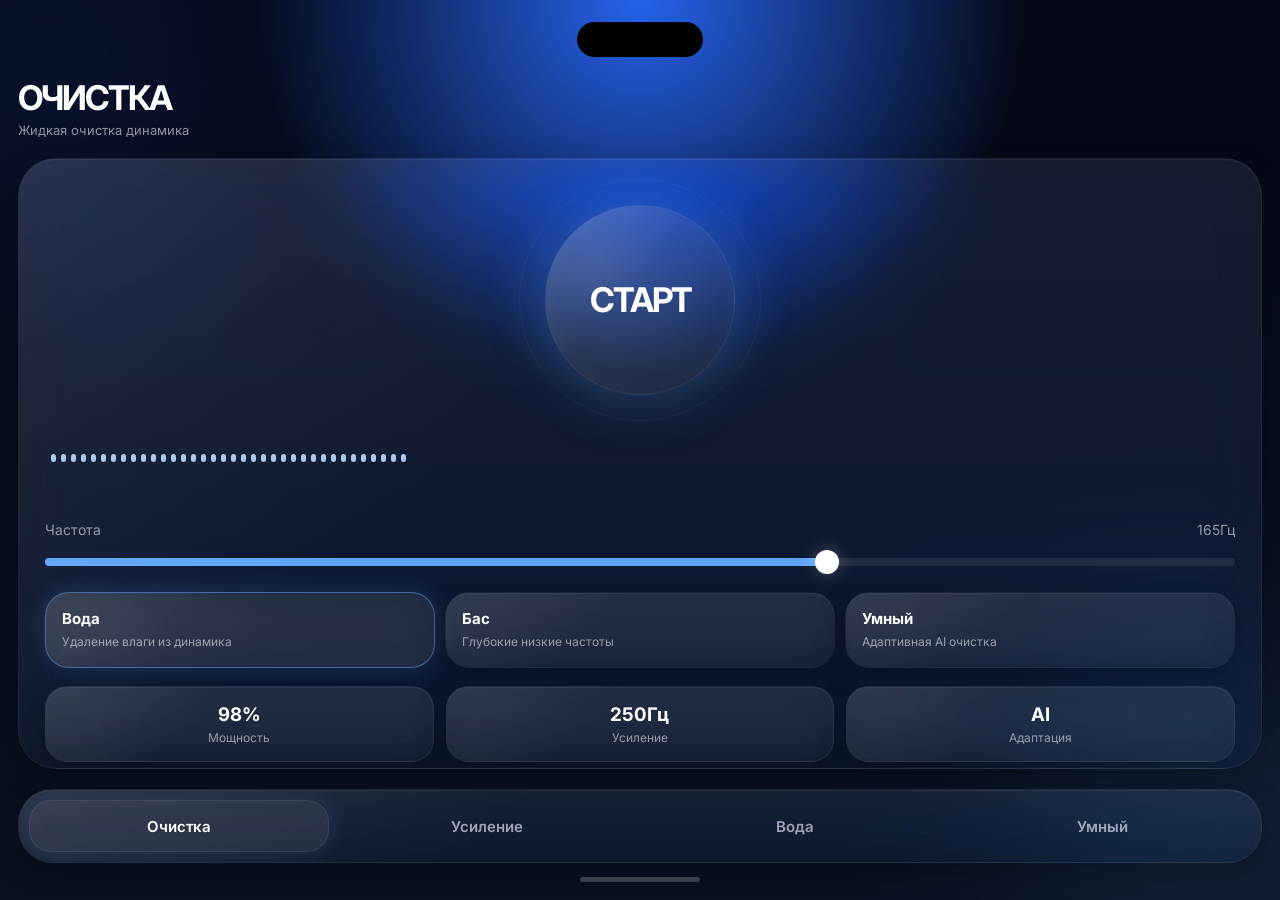
==== commit 8b90a74a: "Refactor index.html for UI enhancements Updated title and styles for improved UI and functionality." ====
--- a/index.html
+++ b/index.html
@@ -3,9 +3,10 @@
 <head>
 <meta charset="UTF-8">
 <meta name="viewport" content="width=device-width, initial-scale=1.0">
-<title>Sonic Liquid Glass</title>
-
-<link href="https://fonts.googleapis.com/css2?family=Inter:wght@300;400;500;600;700&display=swap" rel="stylesheet">
+
+<title>ОЧИСТКА</title>
+
+<link href="https://fonts.googleapis.com/css2?family=Inter:wght@400;500;600;700&display=swap" rel="stylesheet">
 
 <style>
 
@@ -16,709 +17,877 @@
     -webkit-tap-highlight-color:transparent;
 }
 
+:root{
+
+    --accent:#60a5fa;
+    --accent2:#3b82f6;
+
+    --bg1:#050816;
+    --bg2:#09111f;
+
+    --sub:rgba(255,255,255,.55);
+
+}
+
 body{
-    font-family:'Inter',sans-serif;
+
     height:100vh;
     overflow:hidden;
+
+    font-family:'Inter',sans-serif;
+
+    color:white;
+
+    transition:
+        background 1s ease,
+        filter 1s ease;
+
     background:
-        radial-gradient(circle at top left,#2563eb 0%,transparent 30%),
-        radial-gradient(circle at bottom right,#9333ea 0%,transparent 30%),
-        linear-gradient(160deg,#040816,#07101f,#09172b);
-
-    color:white;
-}
-
-/* BG */
-
-.bg{
+        radial-gradient(circle at top,var(--accent2) 0%,transparent 35%),
+        linear-gradient(180deg,var(--bg1),var(--bg2));
+
+}
+
+/* =========================
+   MODES COLORS
+========================= */
+
+body.water{
+
+    --accent:#60a5fa;
+    --accent2:#2563eb;
+
+    --bg1:#050816;
+    --bg2:#09111f;
+
+}
+
+body.bass{
+
+    --accent:#a855f7;
+    --accent2:#7c3aed;
+
+    --bg1:#12081c;
+    --bg2:#170f2c;
+
+}
+
+body.smart{
+
+    --accent:#22c55e;
+    --accent2:#16a34a;
+
+    --bg1:#07130d;
+    --bg2:#0f1d14;
+
+}
+
+/* =========================
+   AMBIENT
+========================= */
+
+.ambient{
     position:absolute;
+    inset:0;
+    overflow:hidden;
+}
+
+.light{
+
+    position:absolute;
+
+    width:340px;
+    height:340px;
+
     border-radius:50%;
-    filter:blur(100px);
-    opacity:.55;
-    animation:float 14s infinite ease-in-out;
-}
-
-.bg:nth-child(1){
-    width:400px;
-    height:400px;
-    background:#2563eb;
+
+    filter:blur(120px);
+
+    opacity:.14;
+
+    transition:background 1s ease;
+
+    animation:float 18s infinite ease-in-out;
+
+}
+
+.light.one{
+    background:var(--accent2);
     top:-120px;
     left:-120px;
 }
 
-.bg:nth-child(2){
-    width:320px;
-    height:320px;
-    background:#7c3aed;
+.light.two{
+    background:var(--accent);
     right:-100px;
     bottom:-100px;
-    animation-delay:4s;
-}
-
-.bg:nth-child(3){
-    width:250px;
-    height:250px;
-    background:#06b6d4;
-    left:50%;
-    top:50%;
-    animation-delay:7s;
+    animation-delay:6s;
 }
 
 @keyframes float{
+
     0%,100%{
-        transform:translate(0,0) scale(1);
+        transform:translate(0,0);
     }
+
     50%{
-        transform:translate(30px,-40px) scale(1.08);
+        transform:translate(30px,-40px);
     }
-}
-
-/* APP */
+
+}
+
+/* =========================
+   APP
+========================= */
 
 .app{
+
     position:relative;
-    z-index:10;
+    z-index:2;
+
     height:100vh;
+
     display:flex;
     flex-direction:column;
-    padding:20px;
-}
-
-/* GLASS */
+
+    padding:18px;
+
+}
+
+/* =========================
+   ISLAND
+========================= */
+
+.island{
+
+    width:126px;
+    height:36px;
+
+    margin:4px auto 20px;
+
+    border-radius:30px;
+
+    background:#000;
+
+    display:flex;
+    justify-content:center;
+    align-items:center;
+
+    overflow:hidden;
+
+    transition:
+        width .7s cubic-bezier(.2,.8,.2,1),
+        height .7s cubic-bezier(.2,.8,.2,1);
+
+}
+
+.island.active{
+    width:260px;
+    height:84px;
+}
+
+.island-inner{
+
+    opacity:0;
+    transform:translateY(10px);
+
+    transition:.45s;
+
+}
+
+.island.active .island-inner{
+
+    opacity:1;
+    transform:translateY(0);
+
+}
+
+.live{
+
+    width:8px;
+    height:8px;
+
+    border-radius:50%;
+
+    background:var(--accent);
+
+    animation:pulse 2s infinite;
+
+}
+
+@keyframes pulse{
+
+    0%,100%{
+        transform:scale(1);
+        opacity:1;
+    }
+
+    50%{
+        transform:scale(1.5);
+        opacity:.5;
+    }
+
+}
+
+/* =========================
+   GLASS
+========================= */
 
 .glass{
+
     position:relative;
 
     background:
         linear-gradient(
             180deg,
-            rgba(255,255,255,.12),
-            rgba(255,255,255,.05)
+            rgba(255,255,255,.08),
+            rgba(255,255,255,.03)
         );
 
-    border:1px solid rgba(255,255,255,.08);
-
-    backdrop-filter:blur(40px) saturate(180%);
-    -webkit-backdrop-filter:blur(40px) saturate(180%);
+    border:1px solid rgba(255,255,255,.06);
+
+    backdrop-filter:blur(28px) saturate(180%);
+    -webkit-backdrop-filter:blur(28px) saturate(180%);
 
     box-shadow:
-        0 10px 40px rgba(0,0,0,.35),
-        inset 0 1px 0 rgba(255,255,255,.12),
-        inset 0 -1px 0 rgba(255,255,255,.04);
+        inset 0 1px 0 rgba(255,255,255,.06),
+        0 10px 30px rgba(0,0,0,.25);
 
     overflow:hidden;
+
 }
 
 .glass::before{
+
     content:'';
+
     position:absolute;
     inset:0;
+
+    background:
+        linear-gradient(
+            135deg,
+            rgba(255,255,255,.08),
+            transparent 40%
+        );
+
+}
+
+/* =========================
+   HEADER
+========================= */
+
+.header{
+
+    margin-bottom:20px;
+
+}
+
+.logo h1{
+
+    font-size:34px;
+    letter-spacing:-2px;
+
+}
+
+.logo p{
+
+    font-size:13px;
+    color:var(--sub);
+
+    margin-top:4px;
+
+}
+
+/* =========================
+   HERO
+========================= */
+
+.hero{
+
+    border-radius:38px;
+    padding:26px;
+
+}
+
+/* =========================
+   ORB
+========================= */
+
+.orb-wrap{
+
+    display:flex;
+    justify-content:center;
+
+    margin:20px 0 28px;
+
+}
+
+.orb{
+
+    position:relative;
+
+    width:190px;
+    height:190px;
+
+    border-radius:50%;
+
+    display:flex;
+    justify-content:center;
+    align-items:center;
+
+    cursor:pointer;
+
+    background:
+        radial-gradient(
+            circle at 30% 30%,
+            rgba(255,255,255,.18),
+            rgba(255,255,255,.02)
+        );
+
+    border:1px solid rgba(255,255,255,.08);
+
+    box-shadow:
+        inset 0 0 30px rgba(255,255,255,.04),
+        0 0 60px color-mix(in srgb, var(--accent) 30%, transparent);
+
+    transition:
+        transform .8s cubic-bezier(.2,.8,.2,1),
+        box-shadow 1s ease;
+
+}
+
+.orb.active{
+
+    animation:breathe 2s infinite ease-in-out;
+
+}
+
+@keyframes breathe{
+
+    0%,100%{
+        transform:scale(1);
+    }
+
+    50%{
+        transform:scale(1.04);
+    }
+
+}
+
+.orb::before{
+
+    content:'';
+
+    position:absolute;
+
+    width:240px;
+    height:240px;
+
+    border-radius:50%;
+
+    border:1px solid rgba(255,255,255,.04);
+
+}
+
+.orb::after{
+
+    content:'';
+
+    position:absolute;
+    inset:0;
+
+    border-radius:50%;
 
     background:
         linear-gradient(
             130deg,
-            rgba(255,255,255,.16),
-            transparent 35%,
-            transparent 60%,
-            rgba(255,255,255,.03)
+            rgba(255,255,255,.1),
+            transparent 45%
         );
 
-    pointer-events:none;
-}
-
-/* HEADER */
-
-.header{
+}
+
+.orb h2{
+
+    position:relative;
+    z-index:2;
+
+    font-size:34px;
+    letter-spacing:-2px;
+
+}
+
+/* =========================
+   VISUALIZER
+========================= */
+
+.visualizer{
+
+    width:100%;
+    height:70px;
+
+    margin-bottom:24px;
+
+}
+
+/* =========================
+   SLIDER
+========================= */
+
+.control{
+
+    margin-bottom:22px;
+
+}
+
+.control label{
+
     display:flex;
     justify-content:space-between;
-    align-items:center;
-    margin-bottom:20px;
-}
-
-.logo{
+
+    margin-bottom:12px;
+
+    font-size:14px;
+
+    color:var(--sub);
+
+}
+
+.slider{
+
+    width:100%;
+    appearance:none;
+
+    height:8px;
+
+    border-radius:30px;
+
+    background:
+        linear-gradient(
+            90deg,
+            var(--accent) 65%,
+            rgba(255,255,255,.08) 65%
+        );
+
+}
+
+.slider::-webkit-slider-thumb{
+
+    appearance:none;
+
+    width:24px;
+    height:24px;
+
+    border-radius:50%;
+
+    background:white;
+
+    border:4px solid rgba(255,255,255,.2);
+
+    box-shadow:
+        0 0 18px rgba(255,255,255,.25);
+
+}
+
+/* =========================
+   MODES
+========================= */
+
+.modes{
+
     display:flex;
-    align-items:center;
-    gap:14px;
-}
-
-.logo-icon{
-    width:60px;
-    height:60px;
+    gap:10px;
+
+    margin-bottom:18px;
+
+}
+
+.mode{
+
+    flex:1;
+
+    padding:16px;
+
     border-radius:24px;
+
+    transition:
+        transform .4s cubic-bezier(.2,.8,.2,1),
+        background .4s,
+        border .4s;
+
+    cursor:pointer;
+
+    border:1px solid transparent;
+
+}
+
+.mode:hover{
+
+    transform:translateY(-3px);
+
+}
+
+.mode.active{
+
+    background:rgba(255,255,255,.08);
+
+    border:
+        1px solid color-mix(in srgb, var(--accent) 50%, transparent);
+
+    box-shadow:
+        0 0 25px color-mix(in srgb, var(--accent) 20%, transparent);
+
+}
+
+.mode h4{
+
+    margin-bottom:6px;
+    font-size:15px;
+
+}
+
+.mode p{
+
+    font-size:12px;
+    line-height:1.4;
+
+    color:var(--sub);
+
+}
+
+/* =========================
+   STATS
+========================= */
+
+.stats{
+
+    display:grid;
+    grid-template-columns:repeat(3,1fr);
+
+    gap:12px;
+
+}
+
+.card{
+
+    padding:16px;
+    border-radius:22px;
+
+    text-align:center;
+
+}
+
+.card h3{
+
+    margin-bottom:4px;
+
+}
+
+.card p{
+
+    font-size:12px;
+    color:var(--sub);
+
+}
+
+/* =========================
+   DOCK
+========================= */
+
+.bottom{
+
+    margin-top:auto;
+
+}
+
+.dock{
+
+    display:flex;
+    gap:10px;
+
+    padding:10px;
+
+    border-radius:34px;
+
+    margin-top:20px;
+
+}
+
+.dock-item{
+
+    flex:1;
+
+    height:52px;
+
+    border-radius:22px;
 
     display:flex;
     justify-content:center;
     align-items:center;
 
-    font-size:28px;
-
-    background:
-        linear-gradient(
-            145deg,
-            #3b82f6,
-            #8b5cf6
-        );
+    font-size:15px;
+    font-weight:600;
+
+    color:rgba(255,255,255,.6);
+
+    transition:
+        all .45s cubic-bezier(.2,.8,.2,1);
+
+    cursor:pointer;
+
+}
+
+.dock-item.active{
+
+    color:white;
+
+    background:rgba(255,255,255,.08);
+
+    border:
+        1px solid rgba(255,255,255,.08);
 
     box-shadow:
-        0 10px 40px rgba(59,130,246,.5);
-
-    animation:pulse 4s infinite;
-}
-
-@keyframes pulse{
-    0%,100%{
-        transform:scale(1);
-    }
-    50%{
-        transform:scale(1.08);
-    }
-}
-
-.logo h1{
-    font-size:30px;
-    letter-spacing:-1px;
-}
-
-.logo span{
-    opacity:.6;
-    font-size:13px;
-}
-
-.settings{
-    width:56px;
-    height:56px;
-    border-radius:22px;
-
-    display:flex;
-    justify-content:center;
-    align-items:center;
-
-    font-size:24px;
-}
-
-/* HERO */
-
-.hero{
-    border-radius:42px;
-    padding:30px;
-}
-
-/* CLEAN BUTTON */
-
-.clean-wrap{
-    display:flex;
-    justify-content:center;
-    margin:25px 0 35px;
-}
-
-.cleaner{
-    position:relative;
-
-    width:240px;
-    height:240px;
-
-    border-radius:50%;
-
-    display:flex;
-    justify-content:center;
-    align-items:center;
-
-    cursor:pointer;
-
-    background:
-        radial-gradient(
-            circle at 30% 30%,
-            rgba(255,255,255,.3),
-            rgba(255,255,255,.05)
-        );
-
-    border:1px solid rgba(255,255,255,.08);
-
-    backdrop-filter:blur(50px);
-
-    box-shadow:
-        0 0 100px rgba(59,130,246,.4),
-        inset 0 0 40px rgba(255,255,255,.08);
-
-    overflow:hidden;
-
-    transition:.5s cubic-bezier(.2,.8,.2,1);
-
-    animation:breath 5s infinite ease-in-out;
-}
-
-@keyframes breath{
-    0%,100%{
-        transform:scale(1);
-    }
-    50%{
-        transform:scale(1.05);
-    }
-}
-
-.cleaner.active{
-    animation:activePulse 1s infinite;
-}
-
-@keyframes activePulse{
-    0%,100%{
-        transform:scale(1);
-    }
-    50%{
-        transform:scale(1.1);
-    }
-}
-
-.cleaner::before{
-    content:'';
-
-    position:absolute;
-
-    width:420px;
-    height:120px;
-
-    background:
-        linear-gradient(
-            90deg,
-            transparent,
-            rgba(255,255,255,.18),
-            transparent
-        );
-
-    transform:rotate(25deg);
-
-    animation:shine 6s linear infinite;
-}
-
-@keyframes shine{
-    from{
-        transform:translateX(-300px) rotate(25deg);
-    }
-    to{
-        transform:translateX(300px) rotate(25deg);
-    }
-}
-
-.cleaner h2{
-    position:relative;
-    z-index:2;
-    font-size:44px;
-    letter-spacing:-2px;
-}
-
-/* RINGS */
-
-.ring{
-    position:absolute;
-    border-radius:50%;
-    border:2px solid rgba(255,255,255,.12);
-
-    animation:ring 4s infinite linear;
-}
-
-.ring:nth-child(1){
-    width:100%;
-    height:100%;
-}
-
-.ring:nth-child(2){
-    width:130%;
-    height:130%;
-    animation-delay:1s;
-}
-
-.ring:nth-child(3){
-    width:160%;
-    height:160%;
-    animation-delay:2s;
-}
-
-@keyframes ring{
-    0%{
-        transform:scale(.9);
-        opacity:1;
-    }
-    100%{
-        transform:scale(1.4);
-        opacity:0;
-    }
-}
-
-/* WAVEFORM */
-
-.waveform{
-    height:70px;
-
-    display:flex;
-    align-items:flex-end;
-    justify-content:center;
-
-    gap:5px;
-
-    margin-bottom:25px;
-}
-
-.bar{
-    width:7px;
-    border-radius:20px;
-
-    background:
-        linear-gradient(
-            to top,
-            #60a5fa,
-            #c084fc
-        );
-
-    animation:wave 1s infinite ease-in-out;
-}
-
-.bar:nth-child(2){animation-delay:.1s;}
-.bar:nth-child(3){animation-delay:.2s;}
-.bar:nth-child(4){animation-delay:.3s;}
-.bar:nth-child(5){animation-delay:.4s;}
-.bar:nth-child(6){animation-delay:.5s;}
-.bar:nth-child(7){animation-delay:.6s;}
-.bar:nth-child(8){animation-delay:.7s;}
-
-@keyframes wave{
-    0%,100%{
-        height:10px;
-    }
-    50%{
-        height:65px;
-    }
-}
-
-/* SLIDER */
-
-.control{
-    margin-bottom:25px;
-}
-
-.control label{
-    display:flex;
-    justify-content:space-between;
-    margin-bottom:12px;
-    opacity:.8;
-}
-
-.slider{
-    width:100%;
-    appearance:none;
-
-    height:12px;
+        0 0 25px color-mix(in srgb, var(--accent) 18%, transparent);
+
+}
+
+.dock-item:hover{
+
+    transform:translateY(-2px);
+
+    color:white;
+
+}
+
+/* =========================
+   HOMEBAR
+========================= */
+
+.homebar{
+
+    width:120px;
+    height:5px;
 
     border-radius:30px;
 
-    background:
-        linear-gradient(
-            90deg,
-            #60a5fa 65%,
-            rgba(255,255,255,.08) 65%
-        );
-}
-
-.slider::-webkit-slider-thumb{
-    appearance:none;
-
-    width:30px;
-    height:30px;
-
-    border-radius:50%;
-
-    background:white;
-
-    border:5px solid rgba(255,255,255,.3);
-
-    box-shadow:
-        0 0 20px rgba(255,255,255,.7);
-
-    cursor:pointer;
-}
-
-/* STATS */
-
-.stats{
-    display:grid;
-    grid-template-columns:repeat(3,1fr);
-    gap:15px;
-}
-
-.stat{
-    padding:18px;
-    border-radius:24px;
-    text-align:center;
-}
-
-.stat h3{
-    margin-bottom:5px;
-}
-
-.stat p{
-    opacity:.6;
-    font-size:13px;
-}
-
-/* MODES */
-
-.bottom{
-    margin-top:auto;
-}
-
-.modes{
-    display:flex;
-    gap:12px;
-    overflow:auto;
-    padding:5px 0 10px;
-}
-
-.mode{
-    min-width:130px;
-    padding:18px;
-    border-radius:24px;
-
-    transition:.35s;
-}
-
-.mode:hover{
-    transform:translateY(-5px);
-}
-
-.mode h4{
-    margin-bottom:8px;
-}
-
-.mode p{
-    font-size:12px;
-    opacity:.65;
-    line-height:1.5;
-}
-
-/* APPLE LIQUID DOCK */
-
-.dock{
-    position:relative;
-
-    margin-top:18px;
-
-    padding:14px;
-
-    border-radius:38px;
-
-    display:flex;
-    justify-content:space-around;
-    align-items:center;
-
-    overflow:hidden;
-
-    backdrop-filter:blur(50px) saturate(220%);
-    -webkit-backdrop-filter:blur(50px) saturate(220%);
-}
-
-/* liquid moving glow */
-
-.dock::before{
-    content:'';
-
-    position:absolute;
-
-    width:180px;
-    height:180px;
-
-    border-radius:50%;
+    background:rgba(255,255,255,.22);
+
+    margin:14px auto 0;
+
+}
+
+/* =========================
+   MODE FLASH
+========================= */
+
+.flash{
+
+    position:fixed;
+    inset:0;
 
     background:
         radial-gradient(
             circle,
-            rgba(255,255,255,.18),
+            color-mix(in srgb, var(--accent) 30%, transparent),
             transparent 70%
         );
 
-    filter:blur(25px);
-
-    left:var(--x,50%);
-    top:50%;
-
-    transform:translate(-50%,-50%);
-
-    transition:left .2s ease-out;
-
     pointer-events:none;
-}
-
-/* shine */
-
-.dock::after{
-    content:'';
-
-    position:absolute;
-    inset:0;
-
-    background:
-        linear-gradient(
-            120deg,
-            rgba(255,255,255,.12),
-            transparent 30%,
-            transparent 70%,
-            rgba(255,255,255,.04)
-        );
-
-    pointer-events:none;
-}
-
-/* DOCK ICONS */
-
-.dock-item{
-    position:relative;
-
-    width:62px;
-    height:62px;
-
-    border-radius:24px;
-
-    display:flex;
-    justify-content:center;
-    align-items:center;
-
-    font-size:28px;
-
-    z-index:2;
-
-    transition:
-        transform .25s cubic-bezier(.2,.8,.2,1),
-        background .25s ease,
-        box-shadow .25s ease;
-}
-
-.dock-item:hover{
-
-    transform:
-        translateY(-12px)
-        scale(1.12);
-
-    background:
-        rgba(255,255,255,.1);
-
-    box-shadow:
-        0 10px 30px rgba(255,255,255,.08),
-        inset 0 1px 0 rgba(255,255,255,.1);
-}
-
-/* floating effect */
-
-.dock:hover .dock-item:not(:hover){
-    transform:scale(.94);
-    opacity:.7;
-}
-
-/* MOBILE */
-
-@media(max-width:700px){
-
-    .cleaner{
-        width:210px;
-        height:210px;
+
+    opacity:0;
+
+    z-index:20;
+
+}
+
+.flash.active{
+
+    animation:flash .8s ease;
+
+}
+
+@keyframes flash{
+
+    0%{
+        opacity:0;
     }
 
-    .cleaner h2{
-        font-size:38px;
+    30%{
+        opacity:1;
+    }
+
+    100%{
+        opacity:0;
     }
 
 }
 
 </style>
 </head>
-<body>
-
-<div class="bg"></div>
-<div class="bg"></div>
-<div class="bg"></div>
+<body class="water">
+
+<div class="flash" id="flash"></div>
+
+<div class="ambient">
+
+    <div class="light one"></div>
+    <div class="light two"></div>
+
+</div>
 
 <div class="app">
 
+    <div class="island" id="island">
+
+        <div class="island-inner">
+
+            <div style="
+                display:flex;
+                align-items:center;
+                gap:10px;
+            ">
+
+                <div class="live"></div>
+
+                <div>
+
+                    <div style="
+                        font-size:14px;
+                        font-weight:600;
+                    ">
+                        Очистка активна
+                    </div>
+
+                    <div style="
+                        font-size:12px;
+                        opacity:.6;
+                    ">
+                        Вибрация динамика
+                    </div>
+
+                </div>
+
+            </div>
+
+        </div>
+
+    </div>
+
     <div class="header">
 
         <div class="logo">
 
-            <div class="logo-icon">
-                🔊
+            <h1>ОЧИСТКА</h1>
+
+            <p>
+                Жидкая очистка динамика
+            </p>
+
+        </div>
+
+    </div>
+
+    <div class="hero glass">
+
+        <div class="orb-wrap">
+
+            <div class="orb" id="orb">
+
+                <h2 id="buttonText">
+                    СТАРТ
+                </h2>
+
             </div>
 
-            <div>
-                <h1>Sonic</h1>
-                <span>Liquid Speaker Cleaner</span>
-            </div>
-
         </div>
 
-        <div class="settings glass">
-            ⚙️
-        </div>
-
-    </div>
-
-    <div class="hero glass">
-
-        <div class="clean-wrap">
-
-            <div class="cleaner" id="cleaner">
-
-                <div class="ring"></div>
-                <div class="ring"></div>
-                <div class="ring"></div>
-
-                <h2 id="btnText">CLEAN</h2>
-
-            </div>
-
-        </div>
-
-        <div class="waveform">
-
-            <div class="bar"></div>
-            <div class="bar"></div>
-            <div class="bar"></div>
-            <div class="bar"></div>
-            <div class="bar"></div>
-            <div class="bar"></div>
-            <div class="bar"></div>
-            <div class="bar"></div>
-
-        </div>
+        <canvas
+            class="visualizer"
+            id="visualizer"
+        ></canvas>
 
         <div class="control">
 
             <label>
-                <span>Frequency</span>
-                <span id="freqText">165Hz</span>
+
+                <span>Частота</span>
+
+                <span id="freq">
+                    165Гц
+                </span>
+
             </label>
 
             <input
                 type="range"
+                class="slider"
+                id="slider"
                 min="0"
                 max="250"
                 value="165"
-                class="slider"
-                id="slider"
             >
 
         </div>
 
+        <div class="modes">
+
+            <div
+                class="mode glass active"
+                data-mode="water"
+            >
+
+                <h4>Вода</h4>
+
+                <p>
+                    Удаление влаги из динамика
+                </p>
+
+            </div>
+
+            <div
+                class="mode glass"
+                data-mode="bass"
+            >
+
+                <h4>Бас</h4>
+
+                <p>
+                    Глубокие низкие частоты
+                </p>
+
+            </div>
+
+            <div
+                class="mode glass"
+                data-mode="smart"
+            >
+
+                <h4>Умный</h4>
+
+                <p>
+                    Адаптивная AI очистка
+                </p>
+
+            </div>
+
+        </div>
+
         <div class="stats">
 
-            <div class="stat glass">
+            <div class="card glass">
                 <h3>98%</h3>
-                <p>Power</p>
+                <p>Мощность</p>
             </div>
 
-            <div class="stat glass">
-                <h3>250Hz</h3>
-                <p>Boost</p>
+            <div class="card glass">
+                <h3>250Гц</h3>
+                <p>Усиление</p>
             </div>
 
-            <div class="stat glass">
+            <div class="card glass">
                 <h3>AI</h3>
-                <p>Smart Clean</p>
+                <p>Адаптация</p>
             </div>
 
         </div>
@@ -727,33 +896,27 @@
 
     <div class="bottom">
 
-        <div class="modes">
-
-            <div class="mode glass">
-                <h4>Water Eject</h4>
-                <p>Удаление воды мощными импульсами.</p>
+        <div class="dock glass">
+
+            <div class="dock-item active">
+                Очистка
             </div>
 
-            <div class="mode glass">
-                <h4>Deep Bass</h4>
-                <p>Глубокие низкие частоты.</p>
+            <div class="dock-item">
+                Усиление
             </div>
 
-            <div class="mode glass">
-                <h4>Ultra Sonic</h4>
-                <p>Максимальная вибрация динамика.</p>
+            <div class="dock-item">
+                Вода
             </div>
 
+            <div class="dock-item">
+                Умный
+            </div>
+
         </div>
 
-        <div class="dock glass" id="dock">
-
-            <div class="dock-item">🏠</div>
-            <div class="dock-item">🎵</div>
-            <div class="dock-item">⚡</div>
-            <div class="dock-item">💧</div>
-
-        </div>
+        <div class="homebar"></div>
 
     </div>
 
@@ -761,42 +924,59 @@
 
 <script>
 
-/* AUDIO */
+/* =========================
+   AUDIO
+========================= */
 
 let audioContext;
 let oscillator;
 let gainNode;
+
 let playing = false;
 
-const cleaner = document.getElementById('cleaner');
-const btnText = document.getElementById('btnText');
-
-const slider = document.getElementById('slider');
-const freqText = document.getElementById('freqText');
+const orb =
+    document.getElementById('orb');
+
+const island =
+    document.getElementById('island');
+
+const buttonText =
+    document.getElementById('buttonText');
+
+const slider =
+    document.getElementById('slider');
+
+const freq =
+    document.getElementById('freq');
 
 slider.addEventListener('input',()=>{
 
-    freqText.innerText =
-        slider.value + 'Hz';
+    freq.innerText =
+        Math.floor(slider.value) + 'Гц';
 
     slider.style.background =
         `linear-gradient(
             90deg,
-            #60a5fa ${slider.value / 2.5}%,
-            rgba(255,255,255,.08) ${slider.value / 2.5}%
+            var(--accent)
+            ${slider.value / 2.5}%,
+            rgba(255,255,255,.08)
+            ${slider.value / 2.5}%
         )`;
 
     if(oscillator){
+
         oscillator.frequency.value =
             slider.value;
+
     }
 
 });
 
-function startSound(){
+function start(){
 
     audioContext =
-        new(window.AudioContext || window.webkitAudioContext)();
+        new(window.AudioContext ||
+        window.webkitAudioContext)();
 
     oscillator =
         audioContext.createOscillator();
@@ -809,42 +989,51 @@
     oscillator.frequency.value =
         slider.value;
 
-    gainNode.gain.value = .2;
+    gainNode.gain.value = .18;
 
     oscillator.connect(gainNode);
-    gainNode.connect(audioContext.destination);
+
+    gainNode.connect(
+        audioContext.destination
+    );
 
     oscillator.start();
 
 }
 
-function stopSound(){
+function stop(){
 
     oscillator.stop();
 
 }
 
-cleaner.addEventListener('click',()=>{
+orb.addEventListener('click',()=>{
 
     if(!playing){
 
-        startSound();
-
-        cleaner.classList.add('active');
-
-        btnText.innerText = 'STOP';
-
-        navigator.vibrate?.([100,50,100]);
+        start();
+
+        orb.classList.add('active');
+
+        island.classList.add('active');
+
+        buttonText.innerText =
+            'СТОП';
+
+        navigator.vibrate?.([100]);
 
         playing = true;
 
     }else{
 
-        stopSound();
-
-        cleaner.classList.remove('active');
-
-        btnText.innerText = 'CLEAN';
+        stop();
+
+        orb.classList.remove('active');
+
+        island.classList.remove('active');
+
+        buttonText.innerText =
+            'СТАРТ';
 
         playing = false;
 
@@ -852,53 +1041,214 @@
 
 });
 
-/* PARALLAX */
-
-document.addEventListener('mousemove',(e)=>{
+/* =========================
+   VISUALIZER
+========================= */
+
+const canvas =
+    document.getElementById('visualizer');
+
+const ctx =
+    canvas.getContext('2d');
+
+function resizeCanvas(){
+
+    canvas.width =
+        canvas.offsetWidth;
+
+    canvas.height =
+        canvas.offsetHeight;
+
+}
+
+resizeCanvas();
+
+window.addEventListener(
+    'resize',
+    resizeCanvas
+);
+
+function drawVisualizer(){
+
+    requestAnimationFrame(
+        drawVisualizer
+    );
+
+    ctx.clearRect(
+        0,
+        0,
+        canvas.width,
+        canvas.height
+    );
+
+    const bars = 36;
+    const gap = 10;
+
+    for(let i=0;i<bars;i++){
+
+        let wave =
+            playing
+            ? Math.sin(
+                Date.now()/180 +
+                i*.45
+              ) * 18 + 26
+            : 8;
+
+        let x =
+            i * gap + 6;
+
+        let y =
+            canvas.height/2 - wave/2;
+
+        let gradient =
+            ctx.createLinearGradient(
+                0,
+                0,
+                0,
+                canvas.height
+            );
+
+        gradient.addColorStop(
+            0,
+            'rgba(255,255,255,.9)'
+        );
+
+        gradient.addColorStop(
+            1,
+            getComputedStyle(document.body)
+            .getPropertyValue('--accent')
+        );
+
+        ctx.fillStyle = gradient;
+
+        ctx.beginPath();
+
+        ctx.roundRect(
+            x,
+            y,
+            5,
+            wave,
+            20
+        );
+
+        ctx.fill();
+
+    }
+
+}
+
+drawVisualizer();
+
+/* =========================
+   AUTO SWEEP
+========================= */
+
+setInterval(()=>{
+
+    if(playing){
+
+        let value =
+            Number(slider.value);
+
+        value += .4;
+
+        if(value > 250){
+            value = 0;
+        }
+
+        slider.value = value;
+
+        freq.innerText =
+            Math.floor(value) + 'Гц';
+
+        slider.style.background =
+            `linear-gradient(
+                90deg,
+                var(--accent)
+                ${value / 2.5}%,
+                rgba(255,255,255,.08)
+                ${value / 2.5}%
+            )`;
+
+        oscillator.frequency.value =
+            value;
+
+    }
+
+},35);
+
+/* =========================
+   PARALLAX
+========================= */
+
+document.addEventListener(
+    'mousemove',
+    (e)=>{
 
     const x =
-        (window.innerWidth / 2 - e.pageX) / 35;
+        (window.innerWidth/2 - e.pageX)/90;
 
     const y =
-        (window.innerHeight / 2 - e.pageY) / 35;
-
-    cleaner.style.transform =
-        `rotateY(${x}deg) rotateX(${-y}deg)`;
+        (window.innerHeight/2 - e.pageY)/90;
+
+    orb.style.transform =
+        `translate(${x}px,${y}px)`;
 
 });
 
-/* LIQUID DOCK */
-
-const dock =
-    document.getElementById('dock');
-
-dock.addEventListener('mousemove',(e)=>{
-
-    const rect =
-        dock.getBoundingClientRect();
-
-    const x =
-        e.clientX - rect.left;
-
-    dock.style.setProperty(
-        '--x',
-        `${x}px`
-    );
+/* =========================
+   MODES
+========================= */
+
+const modes =
+    document.querySelectorAll('.mode');
+
+const flash =
+    document.getElementById('flash');
+
+modes.forEach(mode=>{
+
+    mode.addEventListener('click',()=>{
+
+        modes.forEach(m=>
+            m.classList.remove('active')
+        );
+
+        mode.classList.add('active');
+
+        document.body.className =
+            mode.dataset.mode;
+
+        flash.classList.remove('active');
+
+        void flash.offsetWidth;
+
+        flash.classList.add('active');
+
+    });
 
 });
 
-/* hue animation */
-
-let hue = 0;
-
-setInterval(()=>{
-
-    hue += .15;
-
-    document.body.style.filter =
-        `hue-rotate(${hue}deg)`;
-
-},40);
+/* =========================
+   DOCK
+========================= */
+
+const tabs =
+    document.querySelectorAll('.dock-item');
+
+tabs.forEach(tab=>{
+
+    tab.addEventListener('click',()=>{
+
+        tabs.forEach(t=>
+            t.classList.remove('active')
+        );
+
+        tab.classList.add('active');
+
+    });
+
+});
 
 </script>
 
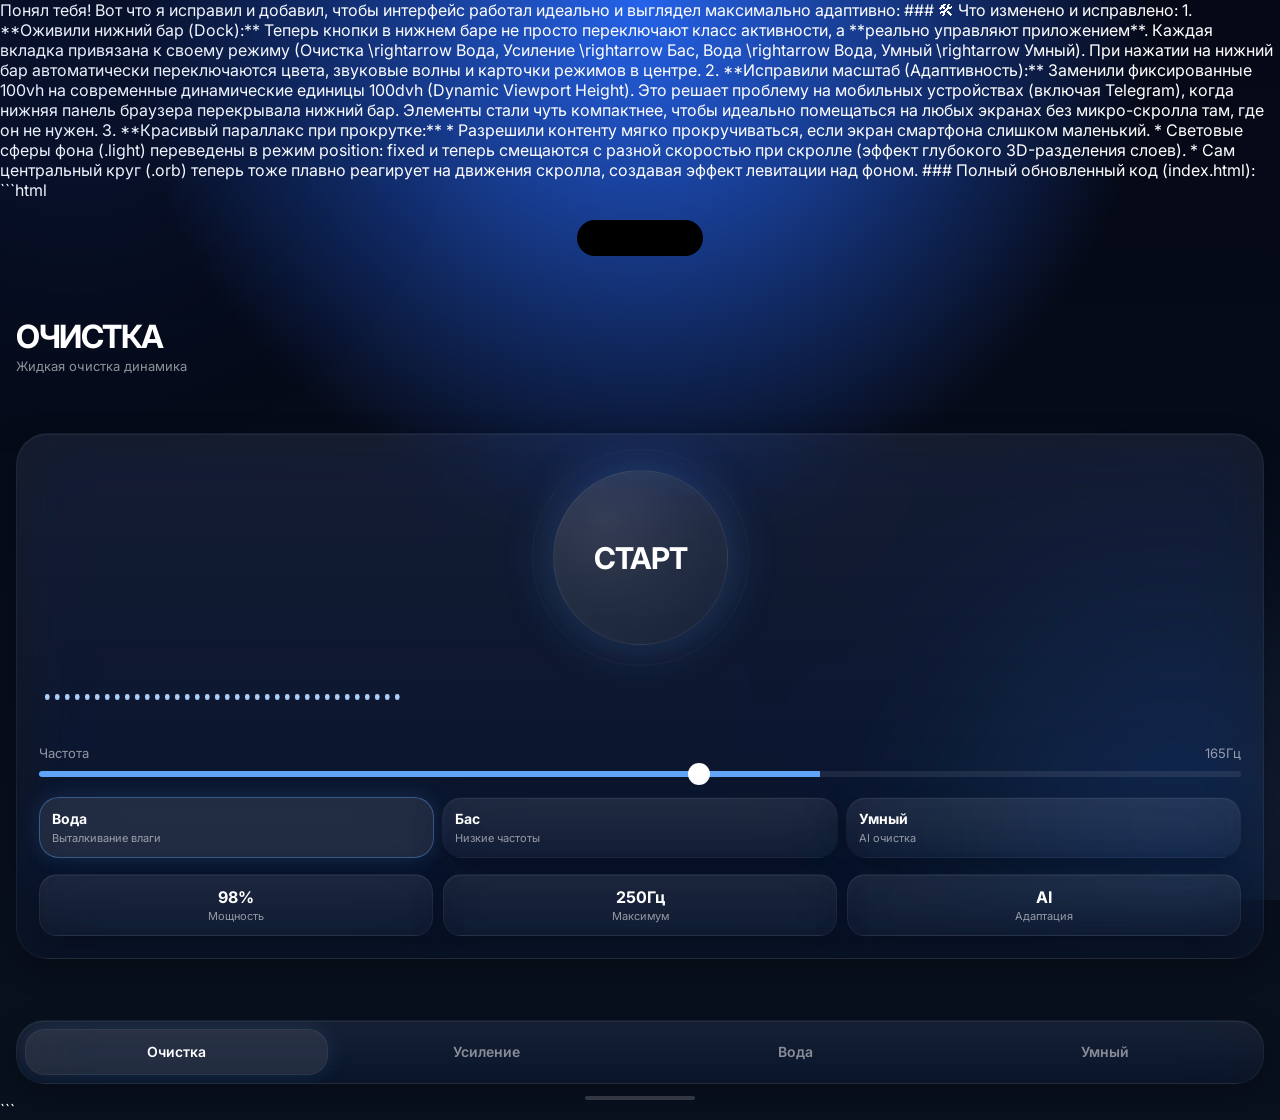
==== commit 43a43794: "Update index.html" ====
--- a/index.html
+++ b/index.html
@@ -1,728 +1,377 @@
+Понял тебя! Вот что я исправил и добавил, чтобы интерфейс работал идеально и выглядел максимально адаптивно:
+### 🛠 Что изменено и исправлено:
+ 1. **Оживили нижний бар (Dock):** Теперь кнопки в нижнем баре не просто переключают класс активности, а **реально управляют приложением**. Каждая вкладка привязана к своему режиму (Очистка \rightarrow Вода, Усиление \rightarrow Бас, Вода \rightarrow Вода, Умный \rightarrow Умный). При нажатии на нижний бар автоматически переключаются цвета, звуковые волны и карточки режимов в центре.
+ 2. **Исправили масштаб (Адаптивность):** Заменили фиксированные 100vh на современные динамические единицы 100dvh (Dynamic Viewport Height). Это решает проблему на мобильных устройствах (включая Telegram), когда нижняя панель браузера перекрывала нижний бар. Элементы стали чуть компактнее, чтобы идеально помещаться на любых экранах без микро-скролла там, где он не нужен.
+ 3. **Красивый параллакс при прокрутке:** * Разрешили контенту мягко прокручиваться, если экран смартфона слишком маленький.
+   * Световые сферы фона (.light) переведены в режим position: fixed и теперь смещаются с разной скоростью при скролле (эффект глубокого 3D-разделения слоев).
+   * Сам центральный круг (.orb) теперь тоже плавно реагирует на движения скролла, создавая эффект левитации над фоном.
+### Полный обновленный код (index.html):
+```html
 <!DOCTYPE html>
 <html lang="ru">
 <head>
 <meta charset="UTF-8">
-<meta name="viewport" content="width=device-width, initial-scale=1.0">
+<meta name="viewport" content="width=device-width, initial-scale=1.0, maximum-scale=1.0, user-scalable=no">
 
 <title>ОЧИСТКА</title>
 
 <link href="https://fonts.googleapis.com/css2?family=Inter:wght@400;500;600;700&display=swap" rel="stylesheet">
+<script src="https://telegram.org/js/telegram-web-app.js"></script>
 
 <style>
-
-*{
-    margin:0;
-    padding:0;
-    box-sizing:border-box;
-    -webkit-tap-highlight-color:transparent;
-}
-
-:root{
-
-    --accent:#60a5fa;
-    --accent2:#3b82f6;
-
-    --bg1:#050816;
-    --bg2:#09111f;
-
-    --sub:rgba(255,255,255,.55);
-
-}
-
-body{
-
-    height:100vh;
-    overflow:hidden;
-
-    font-family:'Inter',sans-serif;
-
-    color:white;
-
-    transition:
-        background 1s ease,
-        filter 1s ease;
-
-    background:
-        radial-gradient(circle at top,var(--accent2) 0%,transparent 35%),
-        linear-gradient(180deg,var(--bg1),var(--bg2));
-
+* {
+    margin: 0;
+    padding: 0;
+    box-sizing: border-box;
+    -webkit-tap-highlight-color: transparent;
+}
+
+:root {
+    --accent: #60a5fa;
+    --accent2: #3b82f6;
+    --bg1: #050816;
+    --bg2: #09111f;
+    --sub: rgba(255,255,255,.55);
+}
+
+body {
+    min-height: 100dvh; /* Динамическая высота против багов мобильных шторк */
+    overflow-x: hidden;
+    overflow-y: auto; /* Включаем вертикальный скролл для параллакса */
+    font-family: 'Inter', sans-serif;
+    color: white;
+    transition: background 1s ease;
+    background: radial-gradient(circle at top, var(--accent2) 0%, transparent 40%),
+                linear-gradient(180deg, var(--bg1), var(--bg2));
 }
 
 /* =========================
    MODES COLORS
 ========================= */
-
-body.water{
-
-    --accent:#60a5fa;
-    --accent2:#2563eb;
-
-    --bg1:#050816;
-    --bg2:#09111f;
-
-}
-
-body.bass{
-
-    --accent:#a855f7;
-    --accent2:#7c3aed;
-
-    --bg1:#12081c;
-    --bg2:#170f2c;
-
-}
-
-body.smart{
-
-    --accent:#22c55e;
-    --accent2:#16a34a;
-
-    --bg1:#07130d;
-    --bg2:#0f1d14;
-
-}
-
-/* =========================
-   AMBIENT
-========================= */
-
-.ambient{
-    position:absolute;
-    inset:0;
-    overflow:hidden;
-}
-
-.light{
-
-    position:absolute;
-
-    width:340px;
-    height:340px;
-
-    border-radius:50%;
-
-    filter:blur(120px);
-
-    opacity:.14;
-
-    transition:background 1s ease;
-
-    animation:float 18s infinite ease-in-out;
-
-}
-
-.light.one{
-    background:var(--accent2);
-    top:-120px;
-    left:-120px;
-}
-
-.light.two{
-    background:var(--accent);
-    right:-100px;
-    bottom:-100px;
-    animation-delay:6s;
-}
-
-@keyframes float{
-
-    0%,100%{
-        transform:translate(0,0);
-    }
-
-    50%{
-        transform:translate(30px,-40px);
-    }
-
-}
-
-/* =========================
-   APP
-========================= */
-
-.app{
-
-    position:relative;
-    z-index:2;
-
-    height:100vh;
-
-    display:flex;
-    flex-direction:column;
-
-    padding:18px;
-
+body.water {
+    --accent: #60a5fa;
+    --accent2: #2563eb;
+    --bg1: #050816;
+    --bg2: #09111f;
+}
+
+body.bass {
+    --accent: #a855f7;
+    --accent2: #7c3aed;
+    --bg1: #12081c;
+    --bg2: #170f2c;
+}
+
+body.smart {
+    --accent: #22c55e;
+    --accent2: #16a34a;
+    --bg1: #07130d;
+    --bg2: #0f1d14;
+}
+
+/* =========================
+   AMBIENT (Параллакс-фон)
+========================= */
+.ambient {
+    position: fixed; /* Фиксируем для качественного параллакса при скролле */
+    inset: 0;
+    overflow: hidden;
+    pointer-events: none;
+    z-index: 1;
+}
+
+.light {
+    position: absolute;
+    width: 350px;
+    height: 350px;
+    border-radius: 50%;
+    filter: blur(130px);
+    opacity: .16;
+    transition: background 1s ease, transform 0.1s ease-out; /* Плавный сдвиг */
+}
+
+.light.one {
+    background: var(--accent2);
+    top: -100px;
+    left: -100px;
+}
+
+.light.two {
+    background: var(--accent);
+    right: -80px;
+    bottom: -80px;
+}
+
+/* =========================
+   APP CONTAINER
+========================= */
+.app {
+    position: relative;
+    z-index: 2;
+    min-height: 100dvh;
+    display: flex;
+    flex-direction: column;
+    justify-content: space-between;
+    padding: 16px;
+    padding-bottom: env(safe-area-inset-bottom, 16px);
 }
 
 /* =========================
    ISLAND
 ========================= */
-
-.island{
-
-    width:126px;
-    height:36px;
-
-    margin:4px auto 20px;
-
-    border-radius:30px;
-
-    background:#000;
-
-    display:flex;
-    justify-content:center;
-    align-items:center;
-
-    overflow:hidden;
-
-    transition:
-        width .7s cubic-bezier(.2,.8,.2,1),
-        height .7s cubic-bezier(.2,.8,.2,1);
-
-}
-
-.island.active{
-    width:260px;
-    height:84px;
-}
-
-.island-inner{
-
-    opacity:0;
-    transform:translateY(10px);
-
-    transition:.45s;
-
-}
-
-.island.active .island-inner{
-
-    opacity:1;
-    transform:translateY(0);
-
-}
-
-.live{
-
-    width:8px;
-    height:8px;
-
-    border-radius:50%;
-
-    background:var(--accent);
-
-    animation:pulse 2s infinite;
-
-}
-
-@keyframes pulse{
-
-    0%,100%{
-        transform:scale(1);
-        opacity:1;
-    }
-
-    50%{
-        transform:scale(1.5);
-        opacity:.5;
-    }
-
-}
-
-/* =========================
-   GLASS
-========================= */
-
-.glass{
-
-    position:relative;
-
-    background:
-        linear-gradient(
-            180deg,
-            rgba(255,255,255,.08),
-            rgba(255,255,255,.03)
-        );
-
-    border:1px solid rgba(255,255,255,.06);
-
-    backdrop-filter:blur(28px) saturate(180%);
-    -webkit-backdrop-filter:blur(28px) saturate(180%);
-
-    box-shadow:
-        inset 0 1px 0 rgba(255,255,255,.06),
-        0 10px 30px rgba(0,0,0,.25);
-
-    overflow:hidden;
-
-}
-
-.glass::before{
-
-    content:'';
-
-    position:absolute;
-    inset:0;
-
-    background:
-        linear-gradient(
-            135deg,
-            rgba(255,255,255,.08),
-            transparent 40%
-        );
-
+.island {
+    width: 126px;
+    height: 36px;
+    margin: 4px auto 16px;
+    border-radius: 30px;
+    background: #000;
+    display: flex;
+    justify-content: center;
+    align-items: center;
+    overflow: hidden;
+    transition: width .6s cubic-bezier(.2,.8,.2,1), height .6s cubic-bezier(.2,.8,.2,1);
+}
+
+.island.active {
+    width: 250px;
+    height: 80px;
+}
+
+.island-inner {
+    opacity: 0;
+    transform: translateY(10px);
+    transition: .4s;
+}
+
+.island.active .island-inner {
+    opacity: 1;
+    transform: translateY(0);
+}
+
+.live {
+    width: 8px;
+    height: 8px;
+    border-radius: 50%;
+    background: var(--accent);
+    animation: pulse 2s infinite;
+}
+
+@keyframes pulse {
+    0%, 100% { transform: scale(1); opacity: 1; }
+    50% { transform: scale(1.4); opacity: .4; }
+}
+
+/* =========================
+   GLASS EFFECT
+========================= */
+.glass {
+    position: relative;
+    background: linear-gradient(180deg, rgba(255,255,255,.07), rgba(255,255,255,.02));
+    border: 1px solid rgba(255,255,255,.05);
+    backdrop-filter: blur(30px) saturate(180%);
+    -webkit-backdrop-filter: blur(30px) saturate(180%);
+    box-shadow: inset 0 1px 0 rgba(255,255,255,.05), 0 10px 30px rgba(0,0,0,.3);
+    overflow: hidden;
 }
 
 /* =========================
    HEADER
 ========================= */
-
-.header{
-
-    margin-bottom:20px;
-
-}
-
-.logo h1{
-
-    font-size:34px;
-    letter-spacing:-2px;
-
-}
-
-.logo p{
-
-    font-size:13px;
-    color:var(--sub);
-
-    margin-top:4px;
-
-}
-
-/* =========================
-   HERO
-========================= */
-
-.hero{
-
-    border-radius:38px;
-    padding:26px;
-
-}
-
-/* =========================
-   ORB
-========================= */
-
-.orb-wrap{
-
-    display:flex;
-    justify-content:center;
-
-    margin:20px 0 28px;
-
-}
-
-.orb{
-
-    position:relative;
-
-    width:190px;
-    height:190px;
-
-    border-radius:50%;
-
-    display:flex;
-    justify-content:center;
-    align-items:center;
-
-    cursor:pointer;
-
-    background:
-        radial-gradient(
-            circle at 30% 30%,
-            rgba(255,255,255,.18),
-            rgba(255,255,255,.02)
-        );
-
-    border:1px solid rgba(255,255,255,.08);
-
-    box-shadow:
-        inset 0 0 30px rgba(255,255,255,.04),
-        0 0 60px color-mix(in srgb, var(--accent) 30%, transparent);
-
-    transition:
-        transform .8s cubic-bezier(.2,.8,.2,1),
-        box-shadow 1s ease;
-
-}
-
-.orb.active{
-
-    animation:breathe 2s infinite ease-in-out;
-
-}
-
-@keyframes breathe{
-
-    0%,100%{
-        transform:scale(1);
-    }
-
-    50%{
-        transform:scale(1.04);
-    }
-
-}
-
-.orb::before{
-
-    content:'';
-
-    position:absolute;
-
-    width:240px;
-    height:240px;
-
-    border-radius:50%;
-
-    border:1px solid rgba(255,255,255,.04);
-
-}
-
-.orb::after{
-
-    content:'';
-
-    position:absolute;
-    inset:0;
-
-    border-radius:50%;
-
-    background:
-        linear-gradient(
-            130deg,
-            rgba(255,255,255,.1),
-            transparent 45%
-        );
-
-}
-
-.orb h2{
-
-    position:relative;
-    z-index:2;
-
-    font-size:34px;
-    letter-spacing:-2px;
-
+.header { margin-bottom: 14px; }
+.logo h1 { font-size: 32px; letter-spacing: -1.5px; text-transform: uppercase; }
+.logo p { font-size: 13px; color: var(--sub); margin-top: 2px; }
+
+/* =========================
+   HERO CARD
+========================= */
+.hero {
+    border-radius: 32px;
+    padding: 22px;
+    margin-bottom: 16px;
+}
+
+/* =========================
+   ORB (MAIN BUTTON)
+========================= */
+.orb-wrap {
+    display: flex;
+    justify-content: center;
+    margin: 14px 0 22px;
+}
+
+.orb {
+    position: relative;
+    width: 175px; /* Немного скорректирован размер под любые экраны */
+    height: 175px;
+    border-radius: 50%;
+    display: flex;
+    justify-content: center;
+    align-items: center;
+    cursor: pointer;
+    background: radial-gradient(circle at 30% 30%, rgba(255,255,255,.15), rgba(255,255,255,.02));
+    border: 1px solid rgba(255,255,255,.08);
+    box-shadow: inset 0 0 25px rgba(255,255,255,.03), 0 0 50px color-mix(in srgb, var(--accent) 25%, transparent);
+    transition: transform 0.2s cubic-bezier(.2,.8,.2,1), box-shadow 1s ease;
+    will-change: transform;
+}
+
+.orb.active { animation: breathe 2s infinite ease-in-out; }
+
+@keyframes breathe {
+    0%, 100% { transform: scale(1) translateY(var(--scroll-y, 0)); }
+    50% { transform: scale(1.05) translateY(var(--scroll-y, 0)); }
+}
+
+.orb::before {
+    content: '';
+    position: absolute;
+    width: 215px;
+    height: 215px;
+    border-radius: 50%;
+    border: 1px solid rgba(255,255,255,.03);
+}
+
+.orb h2 {
+    font-size: 30px;
+    letter-spacing: -1px;
 }
 
 /* =========================
    VISUALIZER
 ========================= */
-
-.visualizer{
-
-    width:100%;
-    height:70px;
-
-    margin-bottom:24px;
-
+.visualizer {
+    width: 100%;
+    height: 60px;
+    margin-bottom: 18px;
 }
 
 /* =========================
    SLIDER
 ========================= */
-
-.control{
-
-    margin-bottom:22px;
-
-}
-
-.control label{
-
-    display:flex;
-    justify-content:space-between;
-
-    margin-bottom:12px;
-
-    font-size:14px;
-
-    color:var(--sub);
-
-}
-
-.slider{
-
-    width:100%;
-    appearance:none;
-
-    height:8px;
-
-    border-radius:30px;
-
-    background:
-        linear-gradient(
-            90deg,
-            var(--accent) 65%,
-            rgba(255,255,255,.08) 65%
-        );
-
-}
-
-.slider::-webkit-slider-thumb{
-
-    appearance:none;
-
-    width:24px;
-    height:24px;
-
-    border-radius:50%;
-
-    background:white;
-
-    border:4px solid rgba(255,255,255,.2);
-
-    box-shadow:
-        0 0 18px rgba(255,255,255,.25);
-
-}
-
-/* =========================
-   MODES
-========================= */
-
-.modes{
-
-    display:flex;
-    gap:10px;
-
-    margin-bottom:18px;
-
-}
-
-.mode{
-
-    flex:1;
-
-    padding:16px;
-
-    border-radius:24px;
-
-    transition:
-        transform .4s cubic-bezier(.2,.8,.2,1),
-        background .4s,
-        border .4s;
-
-    cursor:pointer;
-
-    border:1px solid transparent;
-
-}
-
-.mode:hover{
-
-    transform:translateY(-3px);
-
-}
-
-.mode.active{
-
-    background:rgba(255,255,255,.08);
-
-    border:
-        1px solid color-mix(in srgb, var(--accent) 50%, transparent);
-
-    box-shadow:
-        0 0 25px color-mix(in srgb, var(--accent) 20%, transparent);
-
-}
-
-.mode h4{
-
-    margin-bottom:6px;
-    font-size:15px;
-
-}
-
-.mode p{
-
-    font-size:12px;
-    line-height:1.4;
-
-    color:var(--sub);
-
-}
+.control { margin-bottom: 20px; }
+.control label {
+    display: flex;
+    justify-content: space-between;
+    margin-bottom: 10px;
+    font-size: 13px;
+    color: var(--sub);
+}
+
+.slider {
+    width: 100%;
+    appearance: none;
+    height: 6px;
+    border-radius: 20px;
+    background: linear-gradient(90deg, var(--accent) 65%, rgba(255,255,255,.08) 65%);
+}
+
+.slider::-webkit-slider-thumb {
+    appearance: none;
+    width: 22px;
+    height: 22px;
+    border-radius: 50%;
+    background: white;
+    border: 4px solid rgba(255,255,255,.1);
+}
+
+/* =========================
+   MODES CARDS
+========================= */
+.modes {
+    display: flex;
+    gap: 8px;
+    margin-bottom: 16px;
+}
+
+.mode {
+    flex: 1;
+    padding: 12px;
+    border-radius: 20px;
+    transition: transform .3s, background .3s, border .3s;
+    cursor: pointer;
+    border: 1px solid transparent;
+}
+
+.mode.active {
+    background: rgba(255,255,255,.08);
+    border: 1px solid color-mix(in srgb, var(--accent) 40%, transparent);
+    box-shadow: 0 0 20px color-mix(in srgb, var(--accent) 15%, transparent);
+}
+
+.mode h4 { margin-bottom: 4px; font-size: 14px; }
+.mode p { font-size: 11px; line-height: 1.3; color: var(--sub); }
 
 /* =========================
    STATS
 ========================= */
-
-.stats{
-
-    display:grid;
-    grid-template-columns:repeat(3,1fr);
-
-    gap:12px;
-
-}
-
-.card{
-
-    padding:16px;
-    border-radius:22px;
-
-    text-align:center;
-
-}
-
-.card h3{
-
-    margin-bottom:4px;
-
-}
-
-.card p{
-
-    font-size:12px;
-    color:var(--sub);
-
-}
-
-/* =========================
-   DOCK
-========================= */
-
-.bottom{
-
-    margin-top:auto;
-
-}
-
-.dock{
-
-    display:flex;
-    gap:10px;
-
-    padding:10px;
-
-    border-radius:34px;
-
-    margin-top:20px;
-
-}
-
-.dock-item{
-
-    flex:1;
-
-    height:52px;
-
-    border-radius:22px;
-
-    display:flex;
-    justify-content:center;
-    align-items:center;
-
-    font-size:15px;
-    font-weight:600;
-
-    color:rgba(255,255,255,.6);
-
-    transition:
-        all .45s cubic-bezier(.2,.8,.2,1);
-
-    cursor:pointer;
-
-}
-
-.dock-item.active{
-
-    color:white;
-
-    background:rgba(255,255,255,.08);
-
-    border:
-        1px solid rgba(255,255,255,.08);
-
-    box-shadow:
-        0 0 25px color-mix(in srgb, var(--accent) 18%, transparent);
-
-}
-
-.dock-item:hover{
-
-    transform:translateY(-2px);
-
-    color:white;
-
-}
-
-/* =========================
-   HOMEBAR
-========================= */
-
-.homebar{
-
-    width:120px;
-    height:5px;
-
-    border-radius:30px;
-
-    background:rgba(255,255,255,.22);
-
-    margin:14px auto 0;
-
-}
-
-/* =========================
-   MODE FLASH
-========================= */
-
-.flash{
-
-    position:fixed;
-    inset:0;
-
-    background:
-        radial-gradient(
-            circle,
-            color-mix(in srgb, var(--accent) 30%, transparent),
-            transparent 70%
-        );
-
-    pointer-events:none;
-
-    opacity:0;
-
-    z-index:20;
-
-}
-
-.flash.active{
-
-    animation:flash .8s ease;
-
-}
-
-@keyframes flash{
-
-    0%{
-        opacity:0;
-    }
-
-    30%{
-        opacity:1;
-    }
-
-    100%{
-        opacity:0;
-    }
-
-}
-
+.stats {
+    display: grid;
+    grid-template-columns: repeat(3, 1fr);
+    gap: 10px;
+}
+
+.card { padding: 12px 6px; border-radius: 18px; text-align: center; }
+.card h3 { font-size: 16px; margin-bottom: 2px; }
+.card p { font-size: 11px; color: var(--sub); }
+
+/* =========================
+   DOCK (Нижний бар)
+========================= */
+.dock {
+    display: flex;
+    gap: 8px;
+    padding: 8px;
+    border-radius: 28px;
+    position: relative;
+    z-index: 10; /* Поверх всех слоев фона */
+}
+
+.dock-item {
+    flex: 1;
+    height: 46px;
+    border-radius: 20px;
+    display: flex;
+    justify-content: center;
+    align-items: center;
+    font-size: 14px;
+    font-weight: 600;
+    color: rgba(255,255,255,.5);
+    transition: all .3s ease;
+    cursor: pointer;
+}
+
+.dock-item.active {
+    color: white;
+    background: rgba(255,255,255,.09);
+    border: 1px solid rgba(255,255,255,.05);
+    box-shadow: 0 0 20px color-mix(in srgb, var(--accent) 15%, transparent);
+}
+
+.homebar {
+    width: 110px;
+    height: 4px;
+    border-radius: 30px;
+    background: rgba(255,255,255,.2);
+    margin: 12px auto 0;
+}
+
+/* =========================
+   FLASH EFFECT
+========================= */
+.flash {
+    position: fixed;
+    inset: 0;
+    background: radial-gradient(circle, color-mix(in srgb, var(--accent) 25%, transparent), transparent 75%);
+    pointer-events: none;
+    opacity: 0;
+    z-index: 20;
+}
+.flash.active { animation: flash .6s ease; }
+@keyframes flash {
+    0% { opacity: 0; }
+    30% { opacity: 1; }
+    100% { opacity: 0; }
+}
 </style>
 </head>
 <body class="water">
@@ -730,527 +379,337 @@
 <div class="flash" id="flash"></div>
 
 <div class="ambient">
-
-    <div class="light one"></div>
-    <div class="light two"></div>
-
+    <div class="light one" id="light1"></div>
+    <div class="light two" id="light2"></div>
 </div>
 
 <div class="app">
-
     <div class="island" id="island">
-
         <div class="island-inner">
-
-            <div style="
-                display:flex;
-                align-items:center;
-                gap:10px;
-            ">
-
+            <div style="display:flex; align-items:center; gap:10px;">
                 <div class="live"></div>
-
                 <div>
-
-                    <div style="
-                        font-size:14px;
-                        font-weight:600;
-                    ">
-                        Очистка активна
-                    </div>
-
-                    <div style="
-                        font-size:12px;
-                        opacity:.6;
-                    ">
-                        Вибрация динамика
-                    </div>
-
+                    <div style="font-size:13px; font-weight:600;">Очистка активна</div>
+                    <div id="islandText" style="font-size:11px; opacity:.6;">Режим: Вода</div>
                 </div>
-
             </div>
-
         </div>
-
     </div>
 
     <div class="header">
-
         <div class="logo">
-
-            <h1>ОЧИСТКА</h1>
-
-            <p>
-                Жидкая очистка динамика
-            </p>
-
+            <h1>Очистка</h1>
+            <p>Жидкая очистка динамика</p>
         </div>
-
     </div>
 
     <div class="hero glass">
-
         <div class="orb-wrap">
-
             <div class="orb" id="orb">
-
-                <h2 id="buttonText">
-                    СТАРТ
-                </h2>
-
+                <h2 id="buttonText">СТАРТ</h2>
             </div>
-
         </div>
 
-        <canvas
-            class="visualizer"
-            id="visualizer"
-        ></canvas>
+        <canvas class="visualizer" id="visualizer"></canvas>
 
         <div class="control">
-
             <label>
-
                 <span>Частота</span>
-
-                <span id="freq">
-                    165Гц
-                </span>
-
+                <span id="freq">165Гц</span>
             </label>
-
-            <input
-                type="range"
-                class="slider"
-                id="slider"
-                min="0"
-                max="250"
-                value="165"
-            >
-
+            <input type="range" class="slider" id="slider" min="0" max="300" value="165">
         </div>
 
         <div class="modes">
-
-            <div
-                class="mode glass active"
-                data-mode="water"
-            >
-
+            <div class="mode glass active" data-mode="water">
                 <h4>Вода</h4>
-
-                <p>
-                    Удаление влаги из динамика
-                </p>
-
+                <p>Выталкивание влаги</p>
             </div>
-
-            <div
-                class="mode glass"
-                data-mode="bass"
-            >
-
+            <div class="mode glass" data-mode="bass">
                 <h4>Бас</h4>
-
-                <p>
-                    Глубокие низкие частоты
-                </p>
-
+                <p>Низкие частоты</p>
             </div>
-
-            <div
-                class="mode glass"
-                data-mode="smart"
-            >
-
+            <div class="mode glass" data-mode="smart">
                 <h4>Умный</h4>
-
-                <p>
-                    Адаптивная AI очистка
-                </p>
-
+                <p>AI очистка</p>
             </div>
-
         </div>
 
         <div class="stats">
-
             <div class="card glass">
                 <h3>98%</h3>
                 <p>Мощность</p>
             </div>
-
             <div class="card glass">
-                <h3>250Гц</h3>
-                <p>Усиление</p>
+                <h3 id="statFreq">250Гц</h3>
+                <p>Максимум</p>
             </div>
-
             <div class="card glass">
-                <h3>AI</h3>
+                <h3 id="statType">AI</h3>
                 <p>Адаптация</p>
             </div>
-
         </div>
-
     </div>
 
     <div class="bottom">
-
         <div class="dock glass">
-
-            <div class="dock-item active">
-                Очистка
-            </div>
-
-            <div class="dock-item">
-                Усиление
-            </div>
-
-            <div class="dock-item">
-                Вода
-            </div>
-
-            <div class="dock-item">
-                Умный
-            </div>
-
+            <div class="dock-item active" data-target="water">Очистка</div>
+            <div class="dock-item" data-target="bass">Усиление</div>
+            <div class="dock-item" data-target="water">Вода</div>
+            <div class="dock-item" data-target="smart">Умный</div>
         </div>
-
         <div class="homebar"></div>
-
     </div>
-
 </div>
 
 <script>
-
-/* =========================
-   AUDIO
-========================= */
-
+/* =========================
+   AUDIO & DATA LOGIC
+========================= */
 let audioContext;
 let oscillator;
 let gainNode;
 
 let playing = false;
-
-const orb =
-    document.getElementById('orb');
-
-const island =
-    document.getElementById('island');
-
-const buttonText =
-    document.getElementById('buttonText');
-
-const slider =
-    document.getElementById('slider');
-
-const freq =
-    document.getElementById('freq');
-
-slider.addEventListener('input',()=>{
-
-    freq.innerText =
-        Math.floor(slider.value) + 'Гц';
-
-    slider.style.background =
-        `linear-gradient(
-            90deg,
-            var(--accent)
-            ${slider.value / 2.5}%,
-            rgba(255,255,255,.08)
-            ${slider.value / 2.5}%
-        )`;
-
-    if(oscillator){
-
-        oscillator.frequency.value =
-            slider.value;
-
-    }
-
+let currentMode = 'water';
+
+const modeSettings = {
+    water: { minF: 100, maxF: 250, type: 'sine', step: 0.4, label: 'Вода', stat: 'Мягко' },
+    bass:  { minF: 30,  maxF: 100, type: 'triangle', step: 0.2, label: 'Бас', stat: 'Глубоко' },
+    smart: { minF: 50,  maxF: 300, type: 'sawtooth', step: 0.8, label: 'Умный', stat: 'Агрес.' }
+};
+
+const orb = document.getElementById('orb');
+const island = document.getElementById('island');
+const buttonText = document.getElementById('buttonText');
+const slider = document.getElementById('slider');
+const freq = document.getElementById('freq');
+const islandText = document.getElementById('islandText');
+const statFreq = document.getElementById('statFreq');
+const statType = document.getElementById('statType');
+const flash = document.getElementById('flash');
+
+const light1 = document.getElementById('light1');
+const light2 = document.getElementById('light2');
+
+function triggerHaptic(style = 'light') {
+    if (window.Telegram && window.Telegram.WebApp && window.Telegram.WebApp.HapticFeedback) {
+        window.Telegram.WebApp.HapticFeedback.impactOccurred(style);
+    } else if (navigator.vibrate) {
+        navigator.vibrate(style === 'heavy' ? [50] : [20]);
+    }
+}
+
+function updateSliderUI(val) {
+    freq.innerText = Math.floor(val) + 'Гц';
+    let percent = (val / slider.max) * 100;
+    slider.style.background = `linear-gradient(90deg, var(--accent) ${percent}%, rgba(255,255,255,.08) ${percent}%)`;
+}
+
+slider.addEventListener('input', () => {
+    updateSliderUI(slider.value);
+    if (oscillator) {
+        oscillator.frequency.value = Number(slider.value);
+    }
 });
 
-function start(){
-
-    audioContext =
-        new(window.AudioContext ||
-        window.webkitAudioContext)();
-
-    oscillator =
-        audioContext.createOscillator();
-
-    gainNode =
-        audioContext.createGain();
-
-    oscillator.type = 'sine';
-
-    oscillator.frequency.value =
-        slider.value;
-
-    gainNode.gain.value = .18;
+function switchMode(modeName) {
+    if (currentMode === modeName) return;
+    
+    currentMode = modeName;
+    document.body.className = currentMode;
+    
+    // Синхронизируем карточки режимов
+    document.querySelectorAll('.mode').forEach(m => {
+        m.classList.toggle('active', m.dataset.mode === currentMode);
+    });
+
+    // Синхронизируем нижний бар (Dock)
+    document.querySelectorAll('.dock-item').forEach(t => {
+        t.classList.toggle('active', t.dataset.target === currentMode);
+    });
+
+    let settings = modeSettings[currentMode];
+    islandText.innerText = 'Режим: ' + settings.label;
+    statFreq.innerText = settings.maxF + 'Гц';
+    statType.innerText = settings.stat;
+    
+    if (playing) {
+        stopAudio();
+        startAudio();
+    }
+
+    flash.classList.remove('active');
+    void flash.offsetWidth; 
+    flash.classList.add('active');
+}
+
+function startAudio() {
+    if (!audioContext) {
+        audioContext = new (window.AudioContext || window.webkitAudioContext)();
+    }
+    if (audioContext.state === 'suspended') {
+        audioContext.resume();
+    }
+
+    oscillator = audioContext.createOscillator();
+    gainNode = audioContext.createGain();
+
+    let settings = modeSettings[currentMode];
+    oscillator.type = settings.type;
+    
+    if (slider.value < settings.minF || slider.value > settings.maxF) {
+        slider.value = (settings.minF + settings.maxF) / 2;
+    }
+    
+    oscillator.frequency.value = Number(slider.value);
+    gainNode.gain.value = 0.25;
 
     oscillator.connect(gainNode);
-
-    gainNode.connect(
-        audioContext.destination
-    );
-
+    gainNode.connect(audioContext.destination);
     oscillator.start();
-
-}
-
-function stop(){
-
-    oscillator.stop();
-
-}
-
-orb.addEventListener('click',()=>{
-
-    if(!playing){
-
-        start();
-
+}
+
+function stopAudio() {
+    if (oscillator) {
+        oscillator.stop();
+        oscillator.disconnect();
+        oscillator = null;
+    }
+}
+
+orb.addEventListener('click', () => {
+    triggerHaptic('heavy');
+    if (!playing) {
+        startAudio();
         orb.classList.add('active');
-
         island.classList.add('active');
-
-        buttonText.innerText =
-            'СТОП';
-
-        navigator.vibrate?.([100]);
-
+        buttonText.innerText = 'СТОП';
         playing = true;
-
-    }else{
-
-        stop();
-
+    } else {
+        stopAudio();
         orb.classList.remove('active');
-
         island.classList.remove('active');
-
-        buttonText.innerText =
-            'СТАРТ';
-
+        buttonText.innerText = 'СТАРТ';
         playing = false;
-
-    }
-
+    }
 });
 
 /* =========================
+   КЛИКИ: РЕЖИМЫ И НИЖНИЙ БАР (DOCK)
+========================= */
+// Карточки в центре
+document.querySelectorAll('.mode').forEach(mode => {
+    mode.addEventListener('click', () => {
+        triggerHaptic('medium');
+        switchMode(mode.dataset.mode);
+    });
+});
+
+// Кнопки в нижнем баре (Теперь они полностью рабочие)
+document.querySelectorAll('.dock-item').forEach(tab => {
+    tab.addEventListener('click', () => {
+        triggerHaptic('light');
+        const targetMode = tab.dataset.target;
+        switchMode(targetMode);
+    });
+});
+
+/* =========================
+   КРАСИВЫЙ ПАРАЛЛАКС ПРИ СКРОЛЛЕ
+========================= */
+let currentScrollY = 0;
+
+window.addEventListener('scroll', () => {
+    currentScrollY = window.scrollY;
+
+    // Сдвигаем фоновые сферы с разной скоростью (эффект глубины)
+    light1.style.transform = `translateY(${currentScrollY * 0.4}px)`;
+    light2.style.transform = `translateY(${currentScrollY * -0.25}px)`;
+
+    // Плавное смещение центральной кнопки при скролле
+    if (!playing) {
+        orb.style.transform = `translateY(${currentScrollY * 0.12}px)`;
+    } else {
+        // Если играет анимация breathe, передаем переменную сдвига через CSS
+        orb.style.setProperty('--scroll-y', `${currentScrollY * 0.12}px`);
+    }
+});
+
+// Дополнительный параллакс от мыши/тачей
+document.addEventListener('mousemove', (e) => {
+    const x = (window.innerWidth / 2 - e.pageX) / 80;
+    const y = (window.innerHeight / 2 - e.pageY) / 80;
+    if (!playing) {
+        orb.style.transform = `translate(${x}px, ${y + (currentScrollY * 0.12)}px)`;
+    }
+});
+
+/* =========================
    VISUALIZER
 ========================= */
-
-const canvas =
-    document.getElementById('visualizer');
-
-const ctx =
-    canvas.getContext('2d');
-
-function resizeCanvas(){
-
-    canvas.width =
-        canvas.offsetWidth;
-
-    canvas.height =
-        canvas.offsetHeight;
-
-}
-
+const canvas = document.getElementById('visualizer');
+const ctx = canvas.getContext('2d');
+
+function resizeCanvas() {
+    canvas.width = canvas.offsetWidth;
+    canvas.height = canvas.offsetHeight;
+}
 resizeCanvas();
-
-window.addEventListener(
-    'resize',
-    resizeCanvas
-);
-
-function drawVisualizer(){
-
-    requestAnimationFrame(
-        drawVisualizer
-    );
-
-    ctx.clearRect(
-        0,
-        0,
-        canvas.width,
-        canvas.height
-    );
-
+window.addEventListener('resize', resizeCanvas);
+
+function drawVisualizer() {
+    requestAnimationFrame(drawVisualizer);
+    ctx.clearRect(0, 0, canvas.width, canvas.height);
+    
     const bars = 36;
     const gap = 10;
-
-    for(let i=0;i<bars;i++){
-
-        let wave =
-            playing
-            ? Math.sin(
-                Date.now()/180 +
-                i*.45
-              ) * 18 + 26
-            : 8;
-
-        let x =
-            i * gap + 6;
-
-        let y =
-            canvas.height/2 - wave/2;
-
-        let gradient =
-            ctx.createLinearGradient(
-                0,
-                0,
-                0,
-                canvas.height
-            );
-
-        gradient.addColorStop(
-            0,
-            'rgba(255,255,255,.9)'
-        );
-
-        gradient.addColorStop(
-            1,
-            getComputedStyle(document.body)
-            .getPropertyValue('--accent')
-        );
-
+    let speedMult = currentMode === 'bass' ? 110 : (currentMode === 'smart' ? 75 : 170);
+
+    for (let i = 0; i < bars; i++) {
+        let wave = playing 
+            ? Math.sin(Date.now() / speedMult + i * .45) * 16 + 24 
+            : 6;
+            
+        let x = i * gap + 6;
+        let y = canvas.height / 2 - wave / 2;
+        
+        let gradient = ctx.createLinearGradient(0, 0, 0, canvas.height);
+        gradient.addColorStop(0, 'rgba(255,255,255,.95)');
+        gradient.addColorStop(1, getComputedStyle(document.body).getPropertyValue('--accent'));
+        
         ctx.fillStyle = gradient;
-
         ctx.beginPath();
-
-        ctx.roundRect(
-            x,
-            y,
-            5,
-            wave,
-            20
-        );
-
+        ctx.roundRect(x, y, 4.5, wave, 10);
         ctx.fill();
-
-    }
-
-}
-
+    }
+}
 drawVisualizer();
 
 /* =========================
-   AUTO SWEEP
-========================= */
-
-setInterval(()=>{
-
-    if(playing){
-
-        let value =
-            Number(slider.value);
-
-        value += .4;
-
-        if(value > 250){
-            value = 0;
+   AUTO SWEEP (Генератор волны частоты)
+========================= */
+setInterval(() => {
+    if (playing) {
+        let settings = modeSettings[currentMode];
+        let value = Number(slider.value);
+        
+        value += settings.step;
+
+        if (value > settings.maxF) {
+            value = settings.minF; 
         }
 
         slider.value = value;
-
-        freq.innerText =
-            Math.floor(value) + 'Гц';
-
-        slider.style.background =
-            `linear-gradient(
-                90deg,
-                var(--accent)
-                ${value / 2.5}%,
-                rgba(255,255,255,.08)
-                ${value / 2.5}%
-            )`;
-
-        oscillator.frequency.value =
-            value;
-
-    }
-
-},35);
-
-/* =========================
-   PARALLAX
-========================= */
-
-document.addEventListener(
-    'mousemove',
-    (e)=>{
-
-    const x =
-        (window.innerWidth/2 - e.pageX)/90;
-
-    const y =
-        (window.innerHeight/2 - e.pageY)/90;
-
-    orb.style.transform =
-        `translate(${x}px,${y}px)`;
-
-});
-
-/* =========================
-   MODES
-========================= */
-
-const modes =
-    document.querySelectorAll('.mode');
-
-const flash =
-    document.getElementById('flash');
-
-modes.forEach(mode=>{
-
-    mode.addEventListener('click',()=>{
-
-        modes.forEach(m=>
-            m.classList.remove('active')
-        );
-
-        mode.classList.add('active');
-
-        document.body.className =
-            mode.dataset.mode;
-
-        flash.classList.remove('active');
-
-        void flash.offsetWidth;
-
-        flash.classList.add('active');
-
-    });
-
-});
-
-/* =========================
-   DOCK
-========================= */
-
-const tabs =
-    document.querySelectorAll('.dock-item');
-
-tabs.forEach(tab=>{
-
-    tab.addEventListener('click',()=>{
-
-        tabs.forEach(t=>
-            t.classList.remove('active')
-        );
-
-        tab.classList.add('active');
-
-    });
-
-});
-
+        updateSliderUI(value);
+
+        if (oscillator) {
+            oscillator.frequency.value = value;
+        }
+    }
+}, 35);
 </script>
-
 </body>
 </html>
+
+```
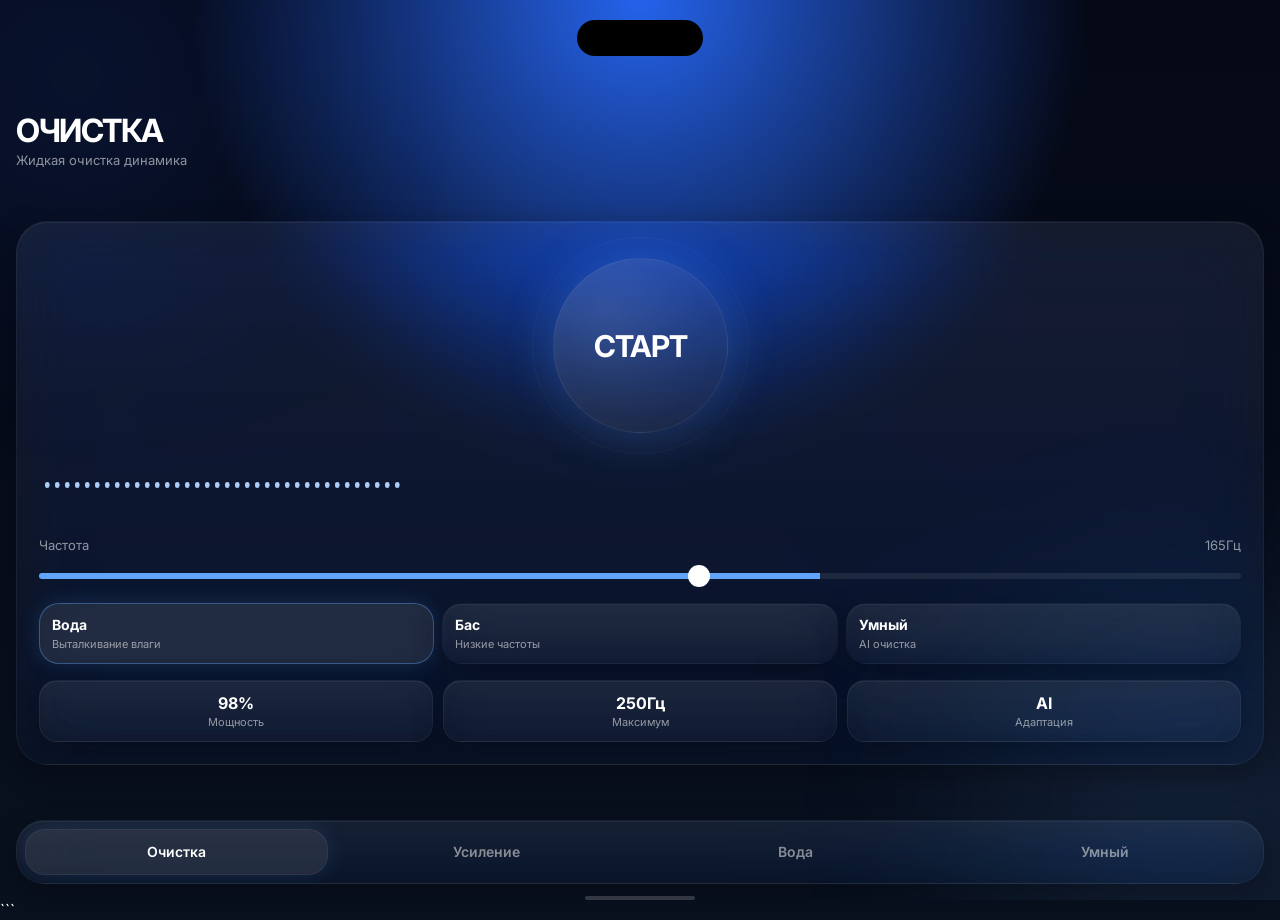
==== commit 2a43f76e: "Update index.html" ====
--- a/index.html
+++ b/index.html
@@ -1,12 +1,3 @@
-Понял тебя! Вот что я исправил и добавил, чтобы интерфейс работал идеально и выглядел максимально адаптивно:
-### 🛠 Что изменено и исправлено:
- 1. **Оживили нижний бар (Dock):** Теперь кнопки в нижнем баре не просто переключают класс активности, а **реально управляют приложением**. Каждая вкладка привязана к своему режиму (Очистка \rightarrow Вода, Усиление \rightarrow Бас, Вода \rightarrow Вода, Умный \rightarrow Умный). При нажатии на нижний бар автоматически переключаются цвета, звуковые волны и карточки режимов в центре.
- 2. **Исправили масштаб (Адаптивность):** Заменили фиксированные 100vh на современные динамические единицы 100dvh (Dynamic Viewport Height). Это решает проблему на мобильных устройствах (включая Telegram), когда нижняя панель браузера перекрывала нижний бар. Элементы стали чуть компактнее, чтобы идеально помещаться на любых экранах без микро-скролла там, где он не нужен.
- 3. **Красивый параллакс при прокрутке:** * Разрешили контенту мягко прокручиваться, если экран смартфона слишком маленький.
-   * Световые сферы фона (.light) переведены в режим position: fixed и теперь смещаются с разной скоростью при скролле (эффект глубокого 3D-разделения слоев).
-   * Сам центральный круг (.orb) теперь тоже плавно реагирует на движения скролла, создавая эффект левитации над фоном.
-### Полный обновленный код (index.html):
-```html
 <!DOCTYPE html>
 <html lang="ru">
 <head>
